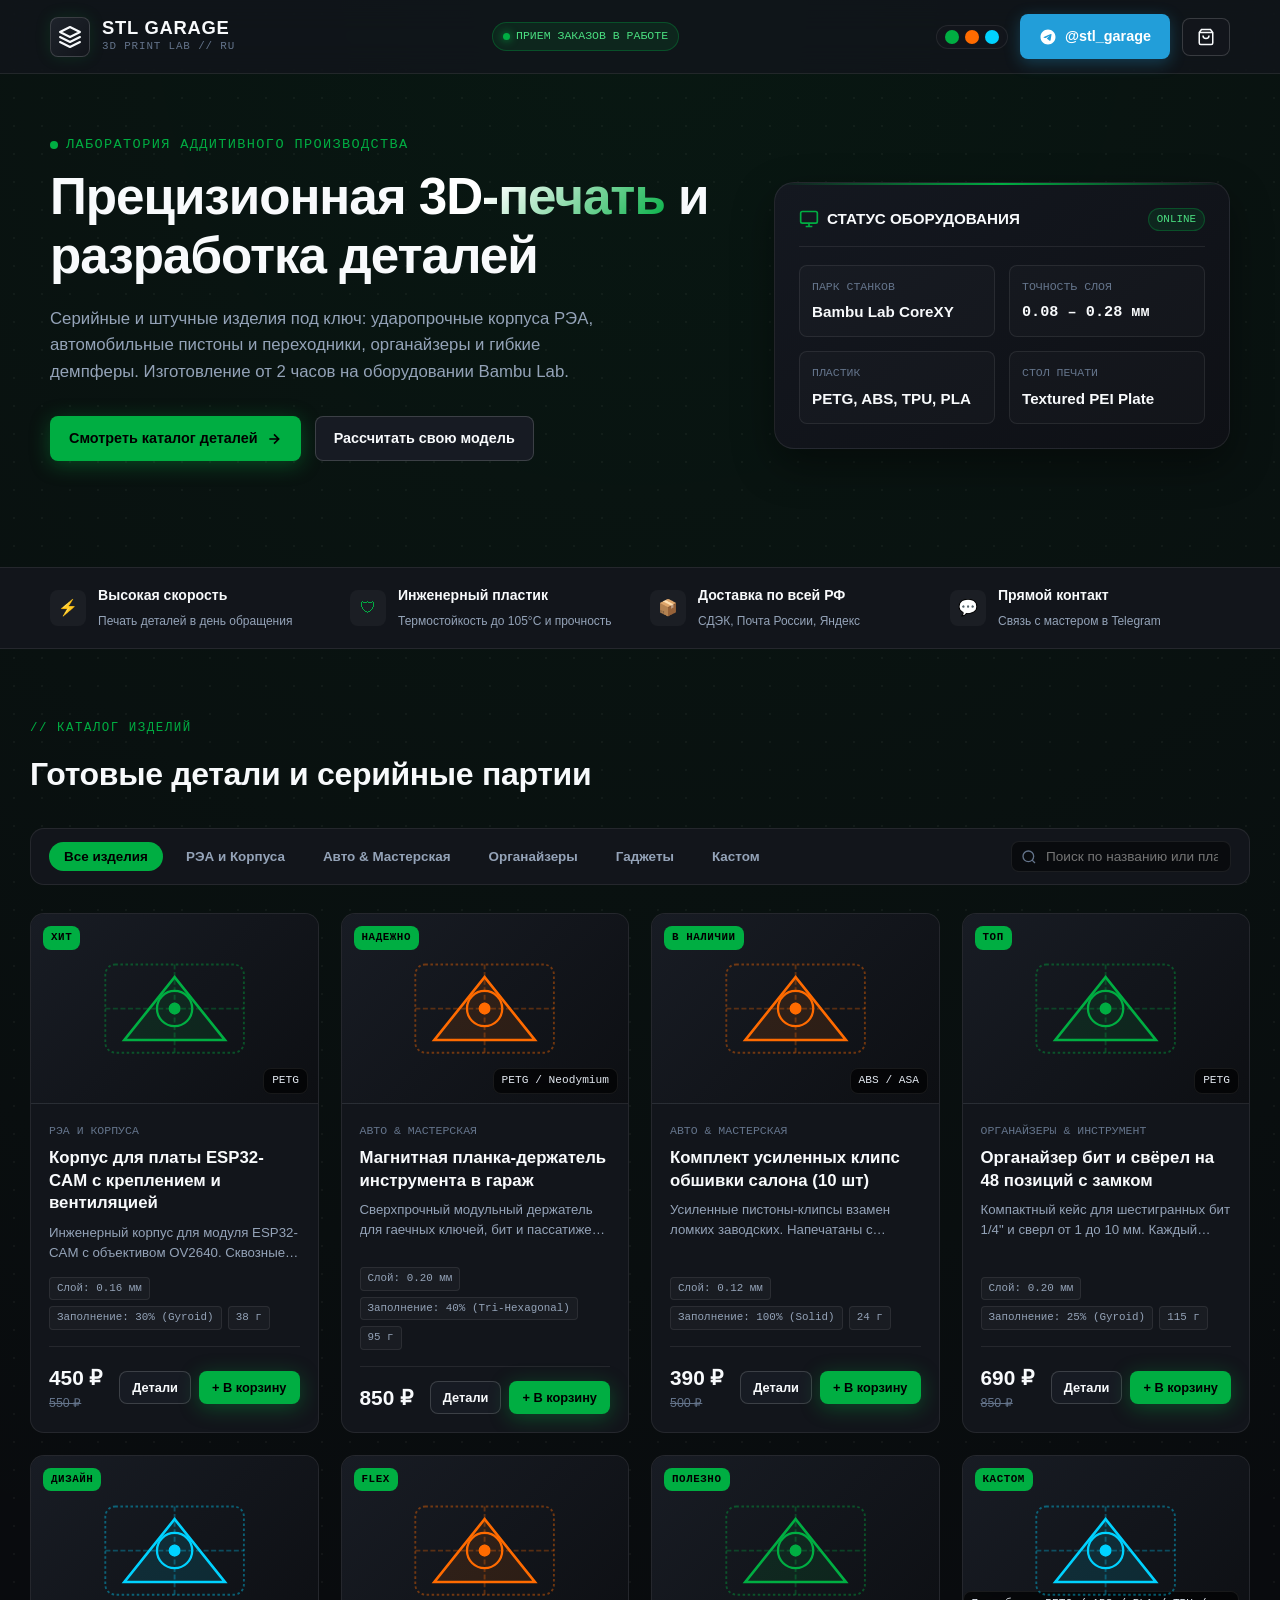
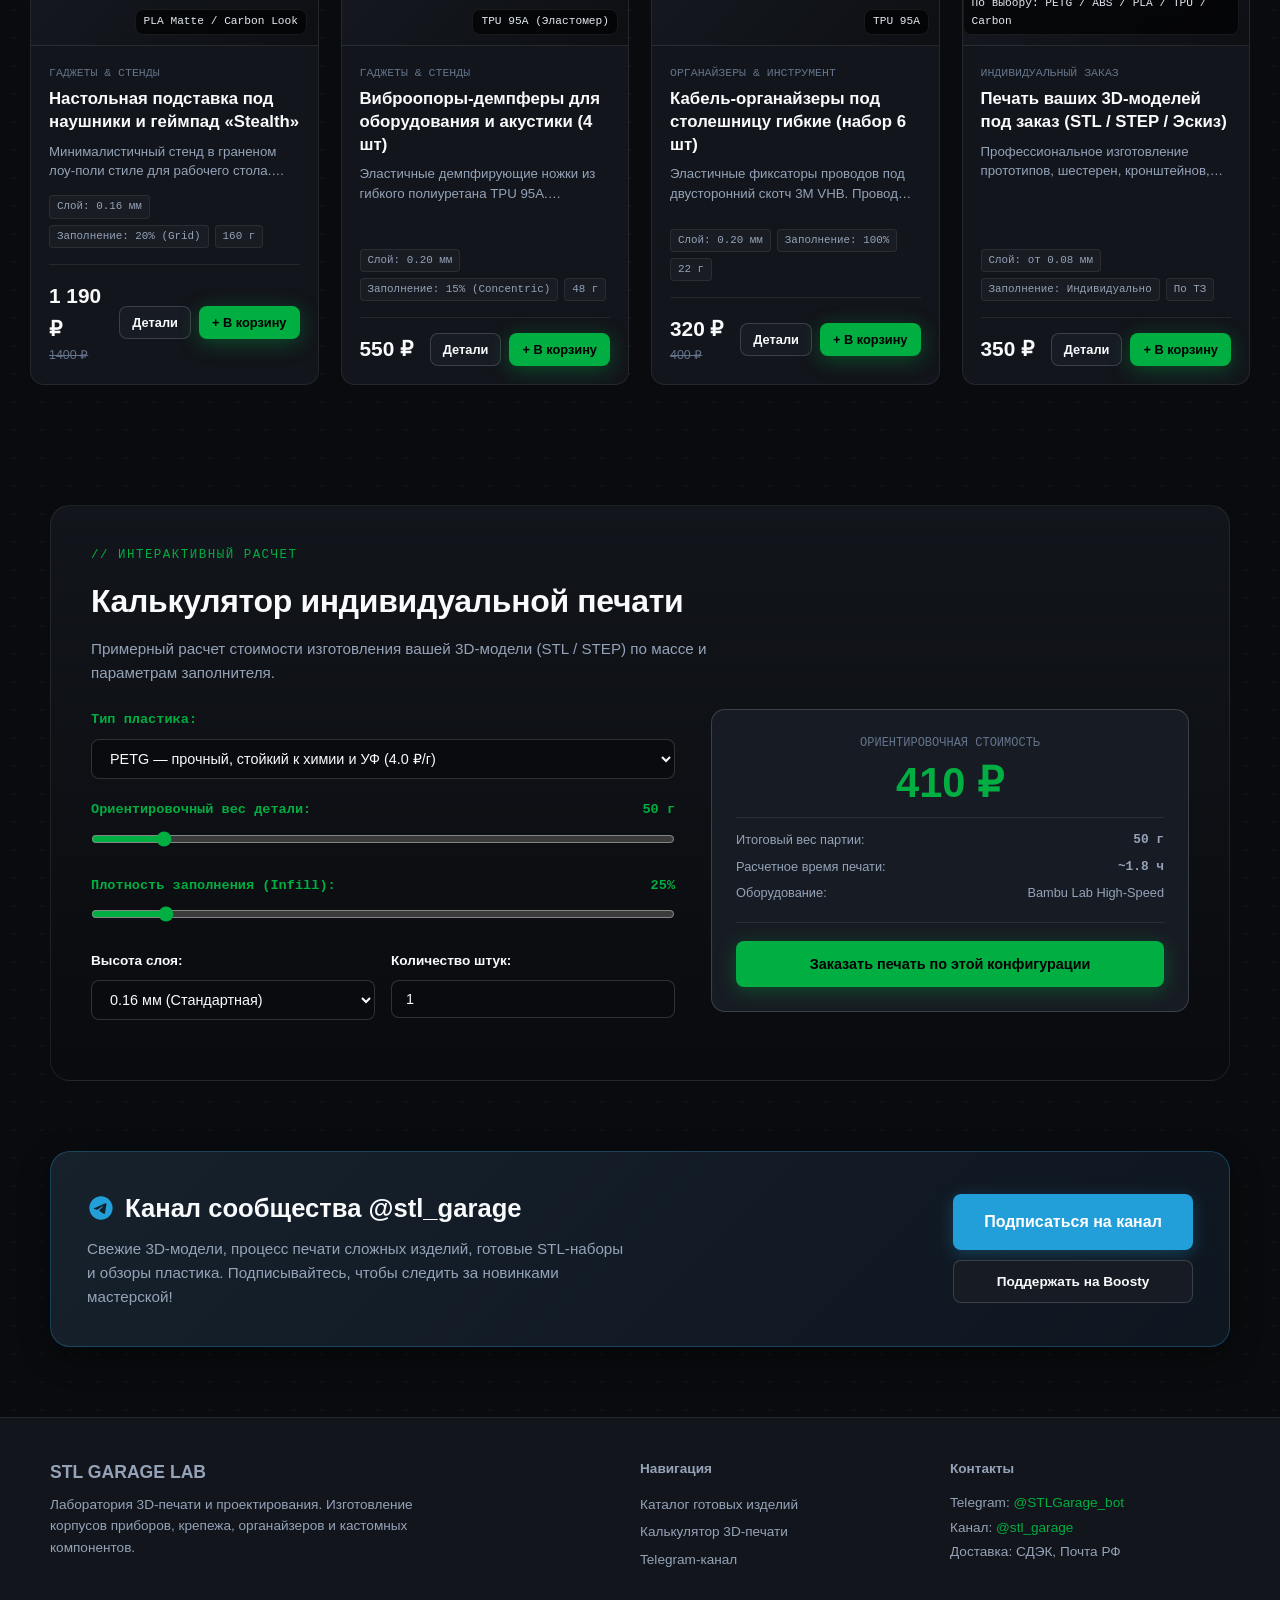
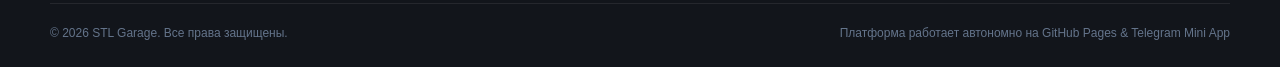
==== index.html @ 3c8d011e "feat: initial release of STL Garage 3D print website and Telegram automation" ====
<!DOCTYPE html>
<html lang="ru">
<head>
  <meta charset="UTF-8">
  <meta name="viewport" content="width=device-width, initial-scale=1.0, maximum-scale=1.0, user-scalable=no, viewport-fit=cover">
  <title>STL GARAGE — Лаборатория 3D-печати и кастомных деталей</title>
  <meta name="description" content="Инженерная и серийная 3D-печать в мастерской STL Garage: корпуса РЭА, автомобильные детали, органайзеры, TPU демпферы. Доставка по РФ.">
  
  <!-- Telegram WebApp SDK -->
  <script src="https://telegram.org/js/telegram-web-app.js"></script>

  <!-- High-Tech Design System -->
  <link rel="stylesheet" href="css/style.css">
  <link rel="icon" type="image/svg+xml" href="data:image/svg+xml,<svg xmlns='http://www.w3.org/2000/svg' viewBox='0 0 32 32'><rect width='32' height='32' rx='6' fill='%2300AE42'/><path d='M16 6 L26 12 L26 22 L16 28 L6 22 L6 12 Z' fill='none' stroke='%23000' stroke-width='2.5'/><circle cx='16' cy='17' r='3.5' fill='%23000'/></svg>">
</head>
<body>

  <!-- Sticky Glass Navigation -->
  <header class="header">
    <div class="container nav-wrap">
      <a href="#" class="brand">
        <div class="brand-logo">
          <svg viewBox="0 0 24 24">
            <path d="M12 2L2 7l10 5 10-5-10-5zM2 17l10 5 10-5M2 12l10 5 10-5" stroke="currentColor" stroke-width="2" stroke-linecap="round" stroke-linejoin="round" fill="none"/>
          </svg>
        </div>
        <div class="brand-text">
          <div class="brand-title">
            <span>STL GARAGE</span>
          </div>
          <span class="brand-tag">3D PRINT LAB // RU</span>
        </div>
      </a>

      <!-- Status indicator -->
      <div class="live-badge d-none-mobile">
        <span class="live-dot"></span>
        <span>ПРИЕМ ЗАКАЗОВ В РАБОТЕ</span>
      </div>

      <!-- Nav Actions -->
      <div class="nav-actions">
        <!-- Accent Theme Picker -->
        <div class="theme-switch" title="Выбрать акцентный цвет">
          <span class="theme-dot dot-green" data-theme="green" title="Bambu Green"></span>
          <span class="theme-dot dot-orange" data-theme="orange" title="Cyber Orange"></span>
          <span class="theme-dot dot-cyan" data-theme="cyan" title="Tech Cyan"></span>
        </div>

        <!-- Telegram Channel Link -->
        <a href="https://t.me/stl_garage" target="_blank" rel="noopener" class="btn btn-tg">
          <svg width="18" height="18" viewBox="0 0 24 24" fill="currentColor">
            <path d="M12 2C6.48 2 2 6.48 2 12s4.48 10 10 10 10-4.48 10-10S17.52 2 12 2zm4.64 6.8c-.15 1.58-.8 5.42-1.13 7.19-.14.75-.42 1-.68 1.03-.58.05-1.02-.38-1.58-.75-.88-.58-1.38-.94-2.23-1.5-.99-.65-.35-1.01.22-1.59.15-.15 2.71-2.48 2.76-2.69a.2.2 0 00-.05-.18c-.06-.05-.14-.03-.21-.02-.09.02-1.49.95-4.22 2.79-.4.27-.76.41-1.08.4-.36-.01-1.04-.2-1.55-.37-.63-.2-1.12-.31-1.08-.66.02-.18.27-.36.75-.55 2.92-1.27 4.86-2.11 5.83-2.51 2.78-1.16 3.35-1.36 3.73-1.36.08 0 .27.02.39.12.1.08.13.19.14.27-.01.06.01.24 0 .38z"/>
          </svg>
          <span class="d-none-mobile">@stl_garage</span>
        </a>

        <!-- Cart Button -->
        <button id="btn-open-cart" class="btn btn-cart">
          <svg width="18" height="18" viewBox="0 0 24 24" fill="none" stroke="currentColor" stroke-width="2">
            <path d="M6 2L3 6v14a2 2 0 0 0 2 2h14a2 2 0 0 0 2-2V6l-3-4z"></path>
            <line x1="3" y1="6" x2="21" y2="6"></line>
            <path d="M16 10a4 4 0 0 1-8 0"></path>
          </svg>
          <span id="cart-badge" class="cart-count" style="display:none;">0</span>
        </button>
      </div>
    </div>
  </header>

  <!-- Hero Section -->
  <section class="hero">
    <div class="container hero-grid">
      <div class="hero-info">
        <div class="hero-subtitle">
          <span style="display:inline-block; width:8px; height:8px; background:var(--color-primary); border-radius:50%;"></span>
          Лаборатория аддитивного производства
        </div>
        <h1 class="hero-title">
          Прецизионная <span class="text-gradient">3D-печать</span> и разработка деталей
        </h1>
        <p class="hero-description">
          Серийные и штучные изделия под ключ: ударопрочные корпуса РЭА, автомобильные пистоны и переходники, органайзеры и гибкие демпферы. Изготовление от 2 часов на оборудовании Bambu Lab.
        </p>

        <div class="hero-cta-group">
          <a href="#catalog" class="btn btn-primary">
            <span>Смотреть каталог деталей</span>
            <svg width="16" height="16" viewBox="0 0 24 24" fill="none" stroke="currentColor" stroke-width="2.5">
              <path d="M5 12h14M12 5l7 7-7 7"/>
            </svg>
          </a>
          <a href="#calculator" class="btn btn-secondary">
            <span>Рассчитать свою модель</span>
          </a>
        </div>
      </div>

      <!-- Equipment Status Card -->
      <div class="hardware-card">
        <div class="hardware-header">
          <div class="hardware-title">
            <svg width="20" height="20" viewBox="0 0 24 24" fill="none" stroke="var(--color-primary)" stroke-width="2">
              <rect x="2" y="3" width="20" height="14" rx="2" ry="2"></rect>
              <line x1="8" y1="21" x2="16" y2="21"></line>
              <line x1="12" y1="17" x2="12" y2="21"></line>
            </svg>
            <span>СТАТУС ОБОРУДОВАНИЯ</span>
          </div>
          <span class="live-badge" style="padding:2px 8px; font-size:0.68rem;">ONLINE</span>
        </div>

        <div class="specs-grid">
          <div class="spec-item">
            <div class="spec-label">Парк станков</div>
            <div class="spec-val">Bambu Lab CoreXY</div>
          </div>
          <div class="spec-item">
            <div class="spec-label">Точность слоя</div>
            <div class="spec-val font-mono">0.08 – 0.28 мм</div>
          </div>
          <div class="spec-item">
            <div class="spec-label">Пластик</div>
            <div class="spec-val">PETG, ABS, TPU, PLA</div>
          </div>
          <div class="spec-item">
            <div class="spec-label">Стол печати</div>
            <div class="spec-val">Textured PEI Plate</div>
          </div>
        </div>
      </div>
    </div>
  </section>

  <!-- Benefits Ticker Bar -->
  <div class="ticker-bar">
    <div class="container ticker-grid">
      <div class="ticker-item">
        <div class="ticker-icon">⚡</div>
        <div class="ticker-text">
          <strong>Высокая скорость</strong>
          <span>Печать деталей в день обращения</span>
        </div>
      </div>
      <div class="ticker-item">
        <div class="ticker-icon">🛡</div>
        <div class="ticker-text">
          <strong>Инженерный пластик</strong>
          <span>Термостойкость до 105°C и прочность</span>
        </div>
      </div>
      <div class="ticker-item">
        <div class="ticker-icon">📦</div>
        <div class="ticker-text">
          <strong>Доставка по всей РФ</strong>
          <span>СДЭК, Почта России, Яндекс</span>
        </div>
      </div>
      <div class="ticker-item">
        <div class="ticker-icon">💬</div>
        <div class="ticker-text">
          <strong>Прямой контакт</strong>
          <span>Связь с мастером в Telegram</span>
        </div>
      </div>
    </div>
  </div>

  <!-- Catalog Section -->
  <section id="catalog" class="container" style="padding: 20px 0 60px;">
    <div class="section-head">
      <div class="section-tag">// КАТАЛОГ ИЗДЕЛИЙ</div>
      <h2 class="section-title">Готовые детали и серийные партии</h2>
    </div>

    <!-- Filter Tabs & Live Search -->
    <div class="filters-wrap">
      <div class="tabs-group">
        <button class="tab-btn active" data-category="all">Все изделия</button>
        <button class="tab-btn" data-category="enclosures">РЭА и Корпуса</button>
        <button class="tab-btn" data-category="auto">Авто & Мастерская</button>
        <button class="tab-btn" data-category="organizers">Органайзеры</button>
        <button class="tab-btn" data-category="gadgets">Гаджеты</button>
        <button class="tab-btn" data-category="custom">Кастом</button>
      </div>

      <div class="search-box">
        <svg class="search-icon" width="16" height="16" viewBox="0 0 24 24" fill="none" stroke="currentColor" stroke-width="2">
          <circle cx="11" cy="11" r="8"></circle>
          <line x1="21" y1="21" x2="16.65" y2="16.65"></line>
        </svg>
        <input type="text" id="search-input" class="search-input" placeholder="Поиск по названию или пластику...">
      </div>
    </div>

    <!-- Dynamic Products Grid -->
    <div id="products-container" class="products-grid">
      <!-- Injected by js/app.js -->
    </div>
  </section>

  <!-- 3D Print Calculator Section -->
  <section id="calculator" class="container">
    <div class="calculator-section">
      <div class="section-head" style="margin-bottom: 24px;">
        <div class="section-tag">// ИНТЕРАКТИВНЫЙ РАСЧЕТ</div>
        <h2 class="section-title">Калькулятор индивидуальной печати</h2>
        <p style="color:var(--text-secondary); max-width:640px; font-size:0.95rem;">
          Примерный расчет стоимости изготовления вашей 3D-модели (STL / STEP) по массе и параметрам заполнителя.
        </p>
      </div>

      <div class="calc-grid">
        <div class="calc-inputs">
          <div class="form-group">
            <label class="form-label" for="calc-material">
              <span>Тип пластика:</span>
            </label>
            <select id="calc-material" class="form-select">
              <option value="petg">PETG — прочный, стойкий к химии и УФ (4.0 ₽/г)</option>
              <option value="pla">PLA — эстетичный, матовый, жесткий (4.5 ₽/г)</option>
              <option value="abs">ABS / ASA — авто-пластик, термостойкий 100°C+ (5.5 ₽/г)</option>
              <option value="tpu">TPU 95A — гибкий, резиноподобный эластомер (7.5 ₽/г)</option>
              <option value="carbon">Carbon CF — сверхжесткий композит с углем (9.5 ₽/г)</option>
            </select>
          </div>

          <div class="form-group">
            <div class="form-label">
              <span>Ориентировочный вес детали:</span>
              <span id="calc-weight-val" class="font-mono">50 г</span>
            </div>
            <input type="range" id="calc-weight" class="range-slider" min="5" max="400" step="5" value="50">
          </div>

          <div class="form-group">
            <div class="form-label">
              <span>Плотность заполнения (Infill):</span>
              <span id="calc-infill-val" class="font-mono">25%</span>
            </div>
            <input type="range" id="calc-infill" class="range-slider" min="15" max="100" step="5" value="25">
          </div>

          <div style="display:grid; grid-template-columns: 1fr 1fr; gap:16px;">
            <div class="form-group">
              <label class="form-label" for="calc-layer">Высота слоя:</label>
              <select id="calc-layer" class="form-select">
                <option value="0.12">0.12 мм (Ювелирная)</option>
                <option value="0.16" selected>0.16 мм (Стандартная)</option>
                <option value="0.20">0.20 мм (Техническая)</option>
              </select>
            </div>
            <div class="form-group">
              <label class="form-label" for="calc-qty">Количество штук:</label>
              <input type="number" id="calc-qty" class="form-input" min="1" max="100" value="1">
            </div>
          </div>
        </div>

        <!-- Result Box -->
        <div class="calc-result-box">
          <div class="calc-estimate-label">ОРИЕНТИРОВОЧНАЯ СТОИМОСТЬ</div>
          <div id="calc-total-price" class="calc-estimate-price">390 ₽</div>

          <div class="calc-breakdown">
            <div class="breakdown-row">
              <span>Итоговый вес партии:</span>
              <strong id="calc-res-weight" class="font-mono">50 г</strong>
            </div>
            <div class="breakdown-row">
              <span>Расчетное время печати:</span>
              <strong id="calc-res-time" class="font-mono">~1.8 ч</strong>
            </div>
            <div class="breakdown-row">
              <span>Оборудование:</span>
              <span>Bambu Lab High-Speed</span>
            </div>
          </div>

          <button id="btn-order-custom" class="btn btn-primary" style="width:100%; padding:14px;">
            <span>Заказать печать по этой конфигурации</span>
          </button>
        </div>
      </div>
    </div>
  </section>

  <!-- Telegram Banner -->
  <section class="container">
    <div class="telegram-banner">
      <div class="tg-info">
        <h3>
          <svg width="28" height="28" viewBox="0 0 24 24" fill="#229ED9">
            <path d="M12 2C6.48 2 2 6.48 2 12s4.48 10 10 10 10-4.48 10-10S17.52 2 12 2zm4.64 6.8c-.15 1.58-.8 5.42-1.13 7.19-.14.75-.42 1-.68 1.03-.58.05-1.02-.38-1.58-.75-.88-.58-1.38-.94-2.23-1.5-.99-.65-.35-1.01.22-1.59.15-.15 2.71-2.48 2.76-2.69a.2.2 0 00-.05-.18c-.06-.05-.14-.03-.21-.02-.09.02-1.49.95-4.22 2.79-.4.27-.76.41-1.08.4-.36-.01-1.04-.2-1.55-.37-.63-.2-1.12-.31-1.08-.66.02-.18.27-.36.75-.55 2.92-1.27 4.86-2.11 5.83-2.51 2.78-1.16 3.35-1.36 3.73-1.36.08 0 .27.02.39.12.1.08.13.19.14.27-.01.06.01.24 0 .38z"/>
          </svg>
          Канал сообщества @stl_garage
        </h3>
        <p>
          Свежие 3D-модели, процесс печати сложных изделий, готовые STL-наборы и обзоры пластика. Подписывайтесь, чтобы следить за новинками мастерской!
        </p>
      </div>
      <div style="display:flex; flex-direction:column; gap:10px; min-width:240px;">
        <a href="https://t.me/stl_garage" target="_blank" rel="noopener" class="btn btn-tg" style="padding:14px 24px; font-size:1rem;">
          <span>Подписаться на канал</span>
        </a>
        <a href="https://boosty.to/stl_garage/donate" target="_blank" rel="noopener" class="btn btn-secondary" style="font-size:0.85rem; padding:10px;">
          <span>Поддержать на Boosty</span>
        </a>
      </div>
    </div>
  </section>

  <!-- Footer -->
  <footer class="footer">
    <div class="container">
      <div class="footer-grid">
        <div>
          <div style="font-weight:800; font-size:1.1rem; margin-bottom:8px;">STL GARAGE LAB</div>
          <p style="max-width:380px; font-size:0.85rem; line-height:1.6;">
            Лаборатория 3D-печати и проектирования. Изготовление корпусов приборов, крепежа, органайзеров и кастомных компонентов.
          </p>
        </div>
        <div>
          <div style="font-weight:700; margin-bottom:12px;">Навигация</div>
          <ul style="list-style:none; line-height:2; font-size:0.85rem;">
            <li><a href="#catalog" style="color:var(--text-secondary); text-decoration:none;">Каталог готовых изделий</a></li>
            <li><a href="#calculator" style="color:var(--text-secondary); text-decoration:none;">Калькулятор 3D-печати</a></li>
            <li><a href="https://t.me/stl_garage" target="_blank" style="color:var(--text-secondary); text-decoration:none;">Telegram-канал</a></li>
          </ul>
        </div>
        <div>
          <div style="font-weight:700; margin-bottom:12px;">Контакты</div>
          <p style="font-size:0.85rem; line-height:1.8;">
            Telegram: <a href="https://t.me/STLGarage_bot" target="_blank" style="color:var(--color-primary); text-decoration:none;">@STLGarage_bot</a><br>
            Канал: <a href="https://t.me/stl_garage" target="_blank" style="color:var(--color-primary); text-decoration:none;">@stl_garage</a><br>
            Доставка: СДЭК, Почта РФ
          </p>
        </div>
      </div>

      <div class="footer-bottom">
        <span>© 2026 STL Garage. Все права защищены.</span>
        <span>Платформа работает автономно на GitHub Pages & Telegram Mini App</span>
      </div>
    </div>
  </footer>

  <!-- Modal: Product Detail -->
  <div id="product-detail-modal" class="modal-backdrop">
    <div class="modal-content">
      <button id="btn-close-product-modal" class="modal-close-btn">&times;</button>
      <div class="product-category-sub" id="modal-product-cat">Категория</div>
      <h2 class="product-title" id="modal-product-title" style="font-size:1.5rem; margin-bottom:14px;">Название товара</h2>
      <p id="modal-product-desc" style="color:var(--text-secondary); margin-bottom:20px; font-size:0.92rem;"></p>

      <div style="background:var(--bg-card-elevated); border:1px solid var(--border-subtle); border-radius:var(--radius-sm); padding:16px; margin-bottom:20px;">
        <div style="font-size:0.75rem; font-family:var(--font-mono); color:var(--text-tertiary); text-transform:uppercase; margin-bottom:10px;">Инженерные параметры детали:</div>
        <div style="display:grid; grid-template-columns:1fr 1fr; gap:10px; font-size:0.85rem;">
          <div>Пластик: <strong id="modal-spec-mat" class="font-mono" style="color:var(--color-primary);"></strong></div>
          <div>Высота слоя: <strong id="modal-spec-layer" class="font-mono"></strong></div>
          <div>Заполнение: <strong id="modal-spec-infill" class="font-mono"></strong></div>
          <div>Габариты: <strong id="modal-spec-dim" class="font-mono"></strong></div>
          <div>Масса: <strong id="modal-spec-weight" class="font-mono"></strong></div>
          <div>Время печати: <strong id="modal-spec-time" class="font-mono"></strong></div>
        </div>
      </div>

      <div style="margin-bottom:24px;">
        <div style="font-size:0.85rem; font-weight:700; margin-bottom:8px;">Особенности и преимущества:</div>
        <ul id="modal-features-list" style="list-style:none; padding:0;"></ul>
      </div>

      <div style="display:flex; justify-content:space-between; align-items:center; border-top:1px solid var(--border-subtle); padding-top:16px;">
        <div>
          <span style="font-size:0.75rem; color:var(--text-tertiary); display:block;">Стоимость:</span>
          <span id="modal-product-price" style="font-size:1.6rem; font-weight:800; color:var(--color-primary);"></span>
        </div>
        <button id="modal-btn-add-cart" class="btn btn-primary" style="padding:12px 24px;">
          <span>Добавить в корзину</span>
        </button>
      </div>
    </div>
  </div>

  <!-- Modal: Cart -->
  <div id="cart-modal" class="modal-backdrop">
    <div class="modal-content">
      <button id="btn-close-cart" class="modal-close-btn">&times;</button>
      <h3 style="font-size:1.4rem; font-weight:800; margin-bottom:14px; display:flex; align-items:center; gap:8px;">
        <span>Ваша корзина</span>
      </h3>
      
      <div id="cart-empty-notice" style="text-align:center; padding:32px 10px; color:var(--text-tertiary);">
        <p style="font-size:1.1rem; margin-bottom:6px;">Корзина пока пуста</p>
        <span style="font-size:0.85rem;">Выберите изделия из каталога или рассчитайте деталь на калькуляторе</span>
      </div>

      <div id="cart-items-container" class="cart-items-list"></div>

      <div style="display:flex; justify-content:space-between; align-items:center; padding:16px 0; border-top:1px solid var(--border-subtle);">
        <span style="font-size:0.95rem; color:var(--text-secondary);">Итого к оплате:</span>
        <strong id="cart-total-price" style="font-size:1.6rem; font-weight:900; color:var(--color-primary);">0 ₽</strong>
      </div>

      <button id="btn-checkout" class="btn btn-primary" style="width:100%; padding:14px; font-size:1rem;" disabled>
        <span>Перейти к оформлению заказа</span>
      </button>
    </div>
  </div>

  <!-- Modal: Checkout Order -->
  <div id="order-modal" class="modal-backdrop">
    <div class="modal-content">
      <button id="btn-close-order" class="modal-close-btn">&times;</button>
      <h3 style="font-size:1.4rem; font-weight:800; margin-bottom:6px;">Оформление заказа</h3>
      <p style="color:var(--text-secondary); font-size:0.85rem; margin-bottom:18px;">
        Заказ будет моментально передан мастеру через Telegram. Никаких лишних регистраций.
      </p>

      <form id="order-form">
        <div class="form-group">
          <label class="form-label" for="order-name">Ваше имя:</label>
          <input type="text" id="order-name" class="form-input" required placeholder="Например: Алексей">
        </div>

        <div class="form-group">
          <label class="form-label" for="order-contact">Контакт для связи (Telegram / Телефон):</label>
          <input type="text" id="order-contact" class="form-input" required placeholder="@username или +7 (999) 000-00-00">
        </div>

        <div style="display:grid; grid-template-columns:1fr 1fr; gap:14px;">
          <div class="form-group">
            <label class="form-label" for="order-delivery">Способ доставки:</label>
            <select id="order-delivery" class="form-select">
              <option value="СДЭК">СДЭК (ПВЗ или курьер)</option>
              <option value="Почта России">Почта России</option>
              <option value="Яндекс Доставка">Яндекс Доставка</option>
              <option value="Самовывоз">Самовывоз (по согласованию)</option>
            </select>
          </div>
          <div class="form-group">
            <label class="form-label" for="order-city">Город / Адрес ПВЗ:</label>
            <input type="text" id="order-city" class="form-input" placeholder="Москва, ПВЗ Ленина 12">
          </div>
        </div>

        <div class="form-group">
          <label class="form-label" for="order-comment">Комментарий или пожелания по цвету:</label>
          <textarea id="order-comment" class="form-textarea" rows="2" placeholder="Цвет пластика, особенности эксплуатации, доп. требования..."></textarea>
        </div>

        <button type="submit" id="btn-submit-order" class="btn btn-primary" style="width:100%; padding:14px; font-size:1rem;">
          <span>Подтвердить заказ в Telegram</span>
        </button>
      </form>
    </div>
  </div>

  <!-- Toast Notification Mount -->
  <div id="toast-container" class="toast-container"></div>

  <!-- Application Logic -->
  <script src="js/tg-order.js"></script>
  <script src="js/calculator.js"></script>
  <script src="js/app.js"></script>
</body>
</html>
---- css/style.css ----
/* STL GARAGE DESIGN SYSTEM — HIGH-TECH 3D LAB */
:root {
  --bg-page: #090B0E;
  --bg-card: #12151B;
  --bg-card-elevated: #171B23;
  --bg-glass: rgba(18, 21, 27, 0.82);
  --border-subtle: rgba(255, 255, 255, 0.08);
  --border-highlight: rgba(255, 255, 255, 0.16);
  
  /* Brand accents */
  --accent-green: #00AE42;
  --accent-green-glow: rgba(0, 174, 66, 0.35);
  --accent-orange: #FF6B00;
  --accent-orange-glow: rgba(255, 107, 0, 0.35);
  --accent-cyan: #00D2FF;
  --accent-cyan-glow: rgba(0, 210, 255, 0.35);
  
  --color-primary: var(--accent-green);
  --color-primary-glow: var(--accent-green-glow);
  
  --text-primary: #F8FAFC;
  --text-secondary: #94A3B8;
  --text-tertiary: #64748B;
  
  --radius-sm: 8px;
  --radius-md: 14px;
  --radius-lg: 20px;
  --radius-full: 9999px;
  
  --font-main: -apple-system, BlinkMacSystemFont, "Segoe UI", Roboto, "Helvetica Neue", Arial, sans-serif;
  --font-mono: "SF Mono", "JetBrains Mono", Consolas, "Liberation Mono", Menlo, Courier, monospace;
  
  --transition: all 0.22s cubic-bezier(0.16, 1, 0.3, 1);
}

/* Light / Alternative theme variables if toggled */
body.theme-orange {
  --color-primary: var(--accent-orange);
  --color-primary-glow: var(--accent-orange-glow);
}
body.theme-cyan {
  --color-primary: var(--accent-cyan);
  --color-primary-glow: var(--accent-cyan-glow);
}

* {
  box-sizing: border-box;
  margin: 0;
  padding: 0;
  -webkit-tap-highlight-color: transparent;
}

html {
  scroll-behavior: smooth;
  font-size: 16px;
}

body {
  font-family: var(--font-main);
  background-color: var(--bg-page);
  color: var(--text-primary);
  line-height: 1.6;
  min-height: 100vh;
  position: relative;
  overflow-x: hidden;
  background-image: 
    radial-gradient(circle at 50% 0%, rgba(0, 174, 66, 0.08) 0%, transparent 50%),
    radial-gradient(rgba(255, 255, 255, 0.04) 1px, transparent 1px);
  background-size: 100% 100%, 28px 28px;
}

/* Container */
.container {
  width: 100%;
  max-width: 1220px;
  margin: 0 auto;
  padding: 0 20px;
}

/* Typography Helpers */
.font-mono {
  font-family: var(--font-mono);
}

.text-gradient {
  background: linear-gradient(135deg, #FFFFFF 30%, var(--color-primary) 100%);
  -webkit-background-clip: text;
  -webkit-text-fill-color: transparent;
}

/* Header & Glass Nav */
.header {
  position: sticky;
  top: 0;
  z-index: 100;
  background: var(--bg-glass);
  backdrop-filter: blur(16px);
  -webkit-backdrop-filter: blur(16px);
  border-bottom: 1px solid var(--border-subtle);
  padding: 14px 0;
  transition: var(--transition);
}

.nav-wrap {
  display: flex;
  align-items: center;
  justify-content: space-between;
  gap: 16px;
}

.brand {
  display: flex;
  align-items: center;
  gap: 12px;
  text-decoration: none;
  color: inherit;
}

.brand-logo {
  width: 40px;
  height: 40px;
  background: linear-gradient(135deg, #1E232B, #12151B);
  border: 1px solid var(--border-highlight);
  border-radius: var(--radius-sm);
  display: flex;
  align-items: center;
  justify-content: center;
  position: relative;
  overflow: hidden;
  box-shadow: 0 0 16px rgba(0, 174, 66, 0.15);
}

.brand-logo svg {
  width: 24px;
  height: 24px;
  fill: var(--color-primary);
}

.brand-text {
  display: flex;
  flex-direction: column;
}

.brand-title {
  font-size: 1.15rem;
  font-weight: 800;
  letter-spacing: 0.04em;
  line-height: 1.1;
  display: flex;
  align-items: center;
  gap: 6px;
}

.brand-tag {
  font-size: 0.68rem;
  font-family: var(--font-mono);
  color: var(--text-tertiary);
  letter-spacing: 0.08em;
  text-transform: uppercase;
}

.live-badge {
  display: inline-flex;
  align-items: center;
  gap: 6px;
  background: rgba(0, 174, 66, 0.12);
  border: 1px solid rgba(0, 174, 66, 0.3);
  padding: 4px 10px;
  border-radius: var(--radius-full);
  font-size: 0.72rem;
  font-family: var(--font-mono);
  color: #4ADE80;
}

.live-dot {
  width: 7px;
  height: 7px;
  border-radius: 50%;
  background-color: var(--color-primary);
  box-shadow: 0 0 8px var(--color-primary);
  animation: pulse-glow 2s infinite ease-in-out;
}

@keyframes pulse-glow {
  0%, 100% { opacity: 1; transform: scale(1); }
  50% { opacity: 0.4; transform: scale(0.85); }
}

.nav-actions {
  display: flex;
  align-items: center;
  gap: 12px;
}

/* Action Buttons */
.btn {
  display: inline-flex;
  align-items: center;
  justify-content: center;
  gap: 8px;
  padding: 10px 18px;
  font-size: 0.9rem;
  font-weight: 600;
  border-radius: var(--radius-sm);
  text-decoration: none;
  cursor: pointer;
  border: 1px solid transparent;
  transition: var(--transition);
  white-space: nowrap;
}

.btn-primary {
  background: var(--color-primary);
  color: #000;
  font-weight: 700;
  box-shadow: 0 4px 20px var(--color-primary-glow);
}

.btn-primary:hover {
  transform: translateY(-2px);
  filter: brightness(1.1);
  box-shadow: 0 6px 24px var(--color-primary-glow);
}

.btn-secondary {
  background: var(--bg-card-elevated);
  color: var(--text-primary);
  border-color: var(--border-highlight);
}

.btn-secondary:hover {
  background: #202631;
  border-color: var(--color-primary);
  transform: translateY(-2px);
}

.btn-tg {
  background: #229ED9;
  color: #FFF;
  box-shadow: 0 4px 16px rgba(34, 158, 217, 0.3);
}

.btn-tg:hover {
  background: #1e8fc4;
  transform: translateY(-2px);
}

.btn-cart {
  position: relative;
  background: var(--bg-card);
  border: 1px solid var(--border-highlight);
  color: var(--text-primary);
  padding: 9px 14px;
}

.btn-cart:hover {
  border-color: var(--color-primary);
}

.cart-count {
  position: absolute;
  top: -6px;
  right: -6px;
  background: var(--color-primary);
  color: #000;
  font-size: 0.7rem;
  font-weight: 800;
  width: 20px;
  height: 20px;
  border-radius: 50%;
  display: flex;
  align-items: center;
  justify-content: center;
}

/* Theme picker dots */
.theme-switch {
  display: flex;
  gap: 6px;
  background: var(--bg-card);
  padding: 4px 8px;
  border-radius: var(--radius-full);
  border: 1px solid var(--border-subtle);
}

.theme-dot {
  width: 14px;
  height: 14px;
  border-radius: 50%;
  cursor: pointer;
  border: 2px solid transparent;
  transition: transform 0.2s;
}

.theme-dot:hover {
  transform: scale(1.2);
}

.theme-dot.dot-green { background: #00AE42; }
.theme-dot.dot-orange { background: #FF6B00; }
.theme-dot.dot-cyan { background: #00D2FF; }

/* Hero Section */
.hero {
  padding: 60px 0 40px;
  position: relative;
}

.hero-grid {
  display: grid;
  grid-template-columns: 1.2fr 0.8fr;
  gap: 40px;
  align-items: center;
}

.hero-subtitle {
  font-family: var(--font-mono);
  font-size: 0.85rem;
  color: var(--color-primary);
  letter-spacing: 0.1em;
  text-transform: uppercase;
  margin-bottom: 12px;
  display: flex;
  align-items: center;
  gap: 8px;
}

.hero-title {
  font-size: clamp(2.2rem, 4vw, 3.4rem);
  font-weight: 900;
  line-height: 1.15;
  margin-bottom: 20px;
  letter-spacing: -0.02em;
}

.hero-description {
  font-size: 1.05rem;
  color: var(--text-secondary);
  margin-bottom: 30px;
  max-width: 580px;
}

.hero-cta-group {
  display: flex;
  flex-wrap: wrap;
  gap: 14px;
  margin-bottom: 36px;
}

/* Printer Hardware Status Card in Hero */
.hardware-card {
  background: linear-gradient(145deg, #141820, #0E1015);
  border: 1px solid var(--border-subtle);
  border-radius: var(--radius-lg);
  padding: 24px;
  position: relative;
  overflow: hidden;
  box-shadow: 0 16px 40px rgba(0, 0, 0, 0.4);
}

.hardware-card::before {
  content: '';
  position: absolute;
  top: 0;
  left: 0;
  width: 100%;
  height: 2px;
  background: linear-gradient(90deg, transparent, var(--color-primary), transparent);
}

.hardware-header {
  display: flex;
  justify-content: space-between;
  align-items: center;
  margin-bottom: 18px;
  padding-bottom: 14px;
  border-bottom: 1px solid var(--border-subtle);
}

.hardware-title {
  font-size: 0.95rem;
  font-weight: 700;
  display: flex;
  align-items: center;
  gap: 8px;
}

.specs-grid {
  display: grid;
  grid-template-columns: 1fr 1fr;
  gap: 14px;
}

.spec-item {
  background: rgba(255, 255, 255, 0.02);
  border: 1px solid var(--border-subtle);
  border-radius: var(--radius-sm);
  padding: 12px;
}

.spec-label {
  font-size: 0.72rem;
  font-family: var(--font-mono);
  color: var(--text-tertiary);
  text-transform: uppercase;
  margin-bottom: 4px;
}

.spec-val {
  font-size: 0.95rem;
  font-weight: 700;
  color: var(--text-primary);
}

/* Feature Ticker / Benefits */
.ticker-bar {
  background: var(--bg-card);
  border-top: 1px solid var(--border-subtle);
  border-bottom: 1px solid var(--border-subtle);
  padding: 16px 0;
  margin: 30px 0 50px;
}

.ticker-grid {
  display: grid;
  grid-template-columns: repeat(auto-fit, minmax(220px, 1fr));
  gap: 20px;
}

.ticker-item {
  display: flex;
  align-items: center;
  gap: 12px;
}

.ticker-icon {
  width: 36px;
  height: 36px;
  border-radius: var(--radius-sm);
  background: rgba(255, 255, 255, 0.04);
  display: flex;
  align-items: center;
  justify-content: center;
  color: var(--color-primary);
  flex-shrink: 0;
}

.ticker-text strong {
  display: block;
  font-size: 0.88rem;
}

.ticker-text span {
  font-size: 0.75rem;
  color: var(--text-secondary);
}

/* Filter Bar & Tabs */
.section-head {
  display: flex;
  flex-direction: column;
  gap: 10px;
  margin-bottom: 28px;
}

.section-tag {
  font-family: var(--font-mono);
  font-size: 0.78rem;
  color: var(--color-primary);
  letter-spacing: 0.12em;
  text-transform: uppercase;
}

.section-title {
  font-size: 2rem;
  font-weight: 800;
  letter-spacing: -0.01em;
}

.filters-wrap {
  display: flex;
  flex-wrap: wrap;
  align-items: center;
  justify-content: space-between;
  gap: 14px;
  margin-bottom: 28px;
  background: var(--bg-card);
  padding: 12px 18px;
  border-radius: var(--radius-md);
  border: 1px solid var(--border-subtle);
}

.tabs-group {
  display: flex;
  flex-wrap: wrap;
  gap: 8px;
}

.tab-btn {
  background: transparent;
  border: 1px solid transparent;
  color: var(--text-secondary);
  font-size: 0.84rem;
  font-weight: 600;
  padding: 6px 14px;
  border-radius: var(--radius-full);
  cursor: pointer;
  transition: var(--transition);
}

.tab-btn:hover {
  color: var(--text-primary);
  background: rgba(255, 255, 255, 0.05);
}

.tab-btn.active {
  background: var(--color-primary);
  color: #000;
  font-weight: 700;
}

.search-box {
  position: relative;
  min-width: 220px;
}

.search-input {
  width: 100%;
  background: var(--bg-page);
  border: 1px solid var(--border-subtle);
  border-radius: var(--radius-sm);
  padding: 7px 12px 7px 34px;
  color: var(--text-primary);
  font-size: 0.85rem;
  outline: none;
  transition: var(--transition);
}

.search-input:focus {
  border-color: var(--color-primary);
  box-shadow: 0 0 10px var(--color-primary-glow);
}

.search-icon {
  position: absolute;
  left: 10px;
  top: 50%;
  transform: translateY(-50%);
  color: var(--text-tertiary);
  pointer-events: none;
}

/* Product Cards Grid */
.products-grid {
  display: grid;
  grid-template-columns: repeat(auto-fill, minmax(280px, 1fr));
  gap: 22px;
  margin-bottom: 60px;
}

.product-card {
  background: var(--bg-card);
  border: 1px solid var(--border-subtle);
  border-radius: var(--radius-md);
  overflow: hidden;
  display: flex;
  flex-direction: column;
  transition: var(--transition);
  position: relative;
}

.product-card:hover {
  transform: translateY(-4px);
  border-color: var(--color-primary);
  box-shadow: 0 12px 30px rgba(0, 0, 0, 0.5), 0 0 20px var(--color-primary-glow);
}

.product-thumb {
  height: 190px;
  background: linear-gradient(135deg, #181C24, #0D0F13);
  position: relative;
  display: flex;
  align-items: center;
  justify-content: center;
  border-bottom: 1px solid var(--border-subtle);
  overflow: hidden;
}

.product-visual {
  width: 100%;
  height: 100%;
  display: flex;
  align-items: center;
  justify-content: center;
  position: relative;
}

/* High-tech SVG 3D Blueprint Illustration */
.blueprint-svg {
  width: 80%;
  height: 80%;
  transition: transform 0.4s ease;
}

.product-card:hover .blueprint-svg {
  transform: scale(1.08) rotate(2deg);
}

.product-badge {
  position: absolute;
  top: 12px;
  left: 12px;
  background: var(--color-primary);
  color: #000;
  font-family: var(--font-mono);
  font-size: 0.68rem;
  font-weight: 800;
  padding: 3px 8px;
  border-radius: var(--radius-sm);
  text-transform: uppercase;
  letter-spacing: 0.05em;
}

.product-material-tag {
  position: absolute;
  bottom: 10px;
  right: 10px;
  background: rgba(0, 0, 0, 0.65);
  backdrop-filter: blur(8px);
  border: 1px solid var(--border-subtle);
  color: #E2E8F0;
  font-family: var(--font-mono);
  font-size: 0.7rem;
  padding: 3px 8px;
  border-radius: var(--radius-sm);
}

.product-content {
  padding: 18px;
  display: flex;
  flex-direction: column;
  flex-grow: 1;
}

.product-category-sub {
  font-family: var(--font-mono);
  font-size: 0.72rem;
  color: var(--text-tertiary);
  text-transform: uppercase;
  margin-bottom: 6px;
}

.product-title {
  font-size: 1.05rem;
  font-weight: 700;
  line-height: 1.35;
  margin-bottom: 8px;
  color: var(--text-primary);
}

.product-desc {
  font-size: 0.83rem;
  color: var(--text-secondary);
  line-height: 1.5;
  margin-bottom: 14px;
  display: -webkit-box;
  -webkit-line-clamp: 2;
  -webkit-box-orient: vertical;
  overflow: hidden;
}

.product-specs-pills {
  display: flex;
  flex-wrap: wrap;
  gap: 6px;
  margin-bottom: 16px;
  margin-top: auto;
}

.spec-pill {
  font-family: var(--font-mono);
  font-size: 0.68rem;
  background: rgba(255, 255, 255, 0.03);
  border: 1px solid var(--border-subtle);
  padding: 2px 7px;
  border-radius: 4px;
  color: var(--text-secondary);
}

.product-footer {
  display: flex;
  align-items: center;
  justify-content: space-between;
  padding-top: 14px;
  border-top: 1px solid var(--border-subtle);
}

.product-price-box {
  display: flex;
  flex-direction: column;
}

.price-main {
  font-size: 1.3rem;
  font-weight: 800;
  color: var(--text-primary);
}

.price-old {
  font-size: 0.78rem;
  color: var(--text-tertiary);
  text-decoration: line-through;
}

.card-actions {
  display: flex;
  gap: 8px;
}

/* Custom 3D Print Calculator Section */
.calculator-section {
  background: linear-gradient(180deg, var(--bg-card), var(--bg-page));
  border: 1px solid var(--border-subtle);
  border-radius: var(--radius-lg);
  padding: 40px;
  margin-bottom: 70px;
  position: relative;
  overflow: hidden;
}

.calc-grid {
  display: grid;
  grid-template-columns: 1.1fr 0.9fr;
  gap: 36px;
  align-items: start;
}

.form-group {
  margin-bottom: 20px;
}

.form-label {
  display: flex;
  justify-content: space-between;
  font-size: 0.85rem;
  font-weight: 600;
  margin-bottom: 8px;
  color: var(--text-primary);
}

.form-label span {
  font-family: var(--font-mono);
  color: var(--color-primary);
}

.form-select, .form-input, .form-textarea {
  width: 100%;
  background: var(--bg-page);
  border: 1px solid var(--border-highlight);
  border-radius: var(--radius-sm);
  padding: 10px 14px;
  color: var(--text-primary);
  font-size: 0.9rem;
  outline: none;
  transition: var(--transition);
}

.form-select:focus, .form-input:focus, .form-textarea:focus {
  border-color: var(--color-primary);
  box-shadow: 0 0 12px var(--color-primary-glow);
}

.range-slider {
  width: 100%;
  accent-color: var(--color-primary);
  cursor: pointer;
}

.calc-result-box {
  background: var(--bg-card-elevated);
  border: 1px solid var(--border-highlight);
  border-radius: var(--radius-md);
  padding: 24px;
  text-align: center;
}

.calc-estimate-label {
  font-family: var(--font-mono);
  font-size: 0.75rem;
  text-transform: uppercase;
  color: var(--text-tertiary);
  margin-bottom: 6px;
}

.calc-estimate-price {
  font-size: 2.6rem;
  font-weight: 900;
  color: var(--color-primary);
  line-height: 1.1;
  margin-bottom: 12px;
}

.calc-breakdown {
  font-size: 0.8rem;
  color: var(--text-secondary);
  border-top: 1px solid var(--border-subtle);
  border-bottom: 1px solid var(--border-subtle);
  padding: 12px 0;
  margin-bottom: 18px;
  text-align: left;
}

.breakdown-row {
  display: flex;
  justify-content: space-between;
  margin-bottom: 6px;
}

/* Telegram Community & Order Box */
.telegram-banner {
  background: linear-gradient(135deg, #17212B, #0E1620);
  border: 1px solid rgba(34, 158, 217, 0.3);
  border-radius: var(--radius-lg);
  padding: 36px;
  margin-bottom: 70px;
  display: flex;
  align-items: center;
  justify-content: space-between;
  gap: 24px;
  box-shadow: 0 10px 30px rgba(0, 0, 0, 0.4);
}

.tg-info h3 {
  font-size: 1.6rem;
  font-weight: 800;
  margin-bottom: 8px;
  display: flex;
  align-items: center;
  gap: 10px;
}

.tg-info p {
  color: var(--text-secondary);
  max-width: 540px;
  font-size: 0.95rem;
}

/* Modal Windows (Product detail & Cart) */
.modal-backdrop {
  position: fixed;
  top: 0;
  left: 0;
  width: 100vw;
  height: 100vh;
  background: rgba(0, 0, 0, 0.8);
  backdrop-filter: blur(8px);
  z-index: 999;
  display: none;
  align-items: center;
  justify-content: center;
  padding: 16px;
  opacity: 0;
  transition: opacity 0.25s ease;
}

.modal-backdrop.open {
  display: flex;
  opacity: 1;
}

.modal-content {
  background: var(--bg-card);
  border: 1px solid var(--border-highlight);
  border-radius: var(--radius-lg);
  width: 100%;
  max-width: 620px;
  max-height: 90vh;
  overflow-y: auto;
  padding: 30px;
  position: relative;
  box-shadow: 0 25px 50px -12px rgba(0, 0, 0, 0.8);
  transform: scale(0.95);
  transition: transform 0.25s cubic-bezier(0.16, 1, 0.3, 1);
}

.modal-backdrop.open .modal-content {
  transform: scale(1);
}

.modal-close-btn {
  position: absolute;
  top: 20px;
  right: 20px;
  background: var(--bg-card-elevated);
  border: 1px solid var(--border-subtle);
  color: var(--text-secondary);
  width: 34px;
  height: 34px;
  border-radius: 50%;
  cursor: pointer;
  display: flex;
  align-items: center;
  justify-content: center;
  font-size: 1.2rem;
  transition: var(--transition);
}

.modal-close-btn:hover {
  color: var(--text-primary);
  border-color: var(--color-primary);
}

/* Cart Item Rows */
.cart-items-list {
  margin: 18px 0;
  border-top: 1px solid var(--border-subtle);
}

.cart-item-row {
  display: flex;
  align-items: center;
  justify-content: space-between;
  padding: 12px 0;
  border-bottom: 1px solid var(--border-subtle);
  gap: 12px;
}

.cart-item-info strong {
  display: block;
  font-size: 0.9rem;
}

.cart-item-info span {
  font-size: 0.75rem;
  color: var(--text-tertiary);
  font-family: var(--font-mono);
}

.qty-control {
  display: flex;
  align-items: center;
  gap: 8px;
  background: var(--bg-page);
  border: 1px solid var(--border-subtle);
  border-radius: var(--radius-sm);
  padding: 2px 6px;
}

.qty-btn {
  background: transparent;
  border: none;
  color: var(--text-primary);
  font-size: 1.1rem;
  cursor: pointer;
  padding: 0 4px;
}

/* Toast Notifications */
.toast-container {
  position: fixed;
  bottom: 24px;
  right: 24px;
  z-index: 1000;
  display: flex;
  flex-direction: column;
  gap: 10px;
  pointer-events: none;
}

.toast {
  background: var(--bg-card-elevated);
  border: 1px solid var(--color-primary);
  color: var(--text-primary);
  padding: 12px 20px;
  border-radius: var(--radius-sm);
  box-shadow: 0 10px 25px rgba(0, 0, 0, 0.5), 0 0 15px var(--color-primary-glow);
  font-size: 0.88rem;
  display: flex;
  align-items: center;
  gap: 10px;
  pointer-events: auto;
  animation: slide-in 0.3s cubic-bezier(0.16, 1, 0.3, 1);
}

@keyframes slide-in {
  from { transform: translateX(100%); opacity: 0; }
  to { transform: translateX(0); opacity: 1; }
}

/* Footer */
.footer {
  border-top: 1px solid var(--border-subtle);
  background: var(--bg-card);
  padding: 40px 0 24px;
  font-size: 0.85rem;
  color: var(--text-secondary);
}

.footer-grid {
  display: grid;
  grid-template-columns: 2fr 1fr 1fr;
  gap: 30px;
  margin-bottom: 30px;
}

.footer-bottom {
  border-top: 1px solid var(--border-subtle);
  padding-top: 20px;
  display: flex;
  justify-content: space-between;
  align-items: center;
  font-size: 0.75rem;
  color: var(--text-tertiary);
}

/* Responsive adjustments */
@media (max-width: 900px) {
  .hero-grid {
    grid-template-columns: 1fr;
  }
  .calc-grid {
    grid-template-columns: 1fr;
  }
  .telegram-banner {
    flex-direction: column;
    text-align: center;
  }
  .footer-grid {
    grid-template-columns: 1fr;
  }
}

@media (max-width: 600px) {
  .nav-wrap {
    flex-wrap: wrap;
  }
  .filters-wrap {
    flex-direction: column;
    align-items: stretch;
  }
  .search-box {
    width: 100%;
  }
}
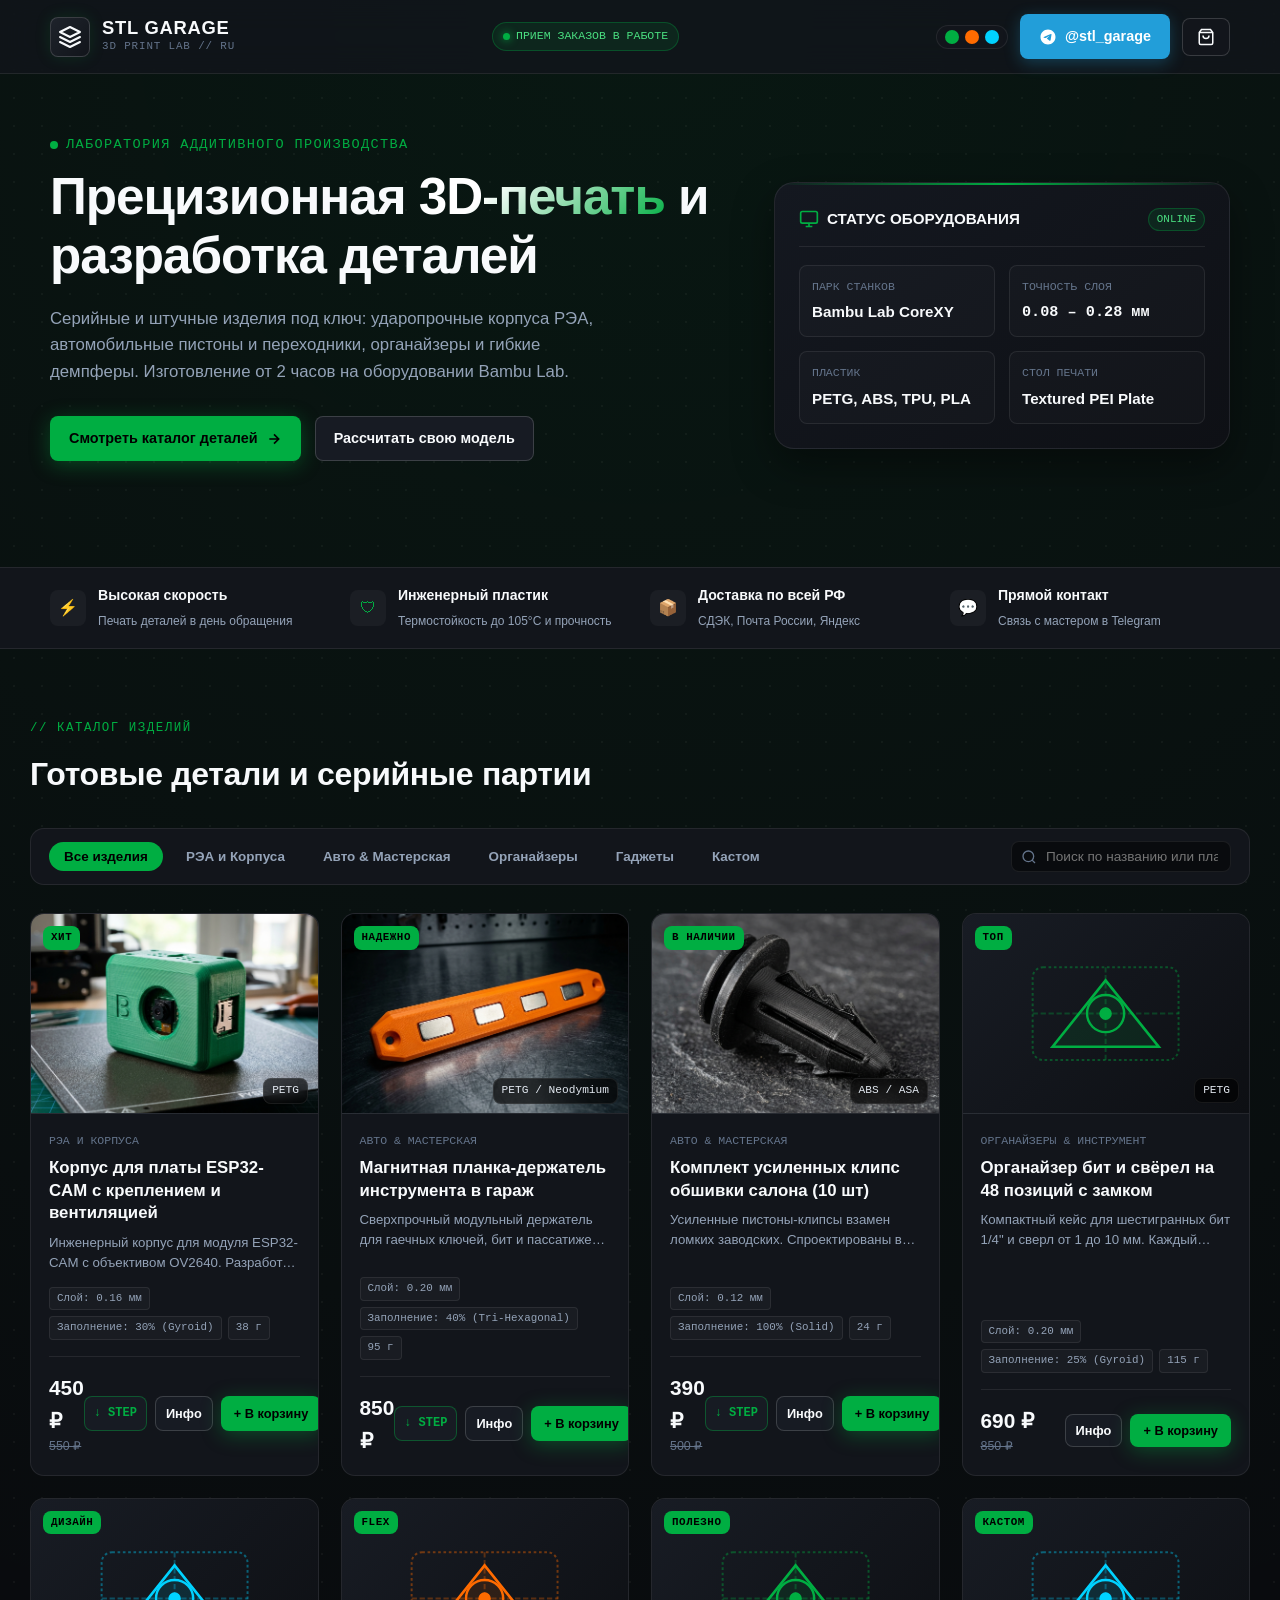
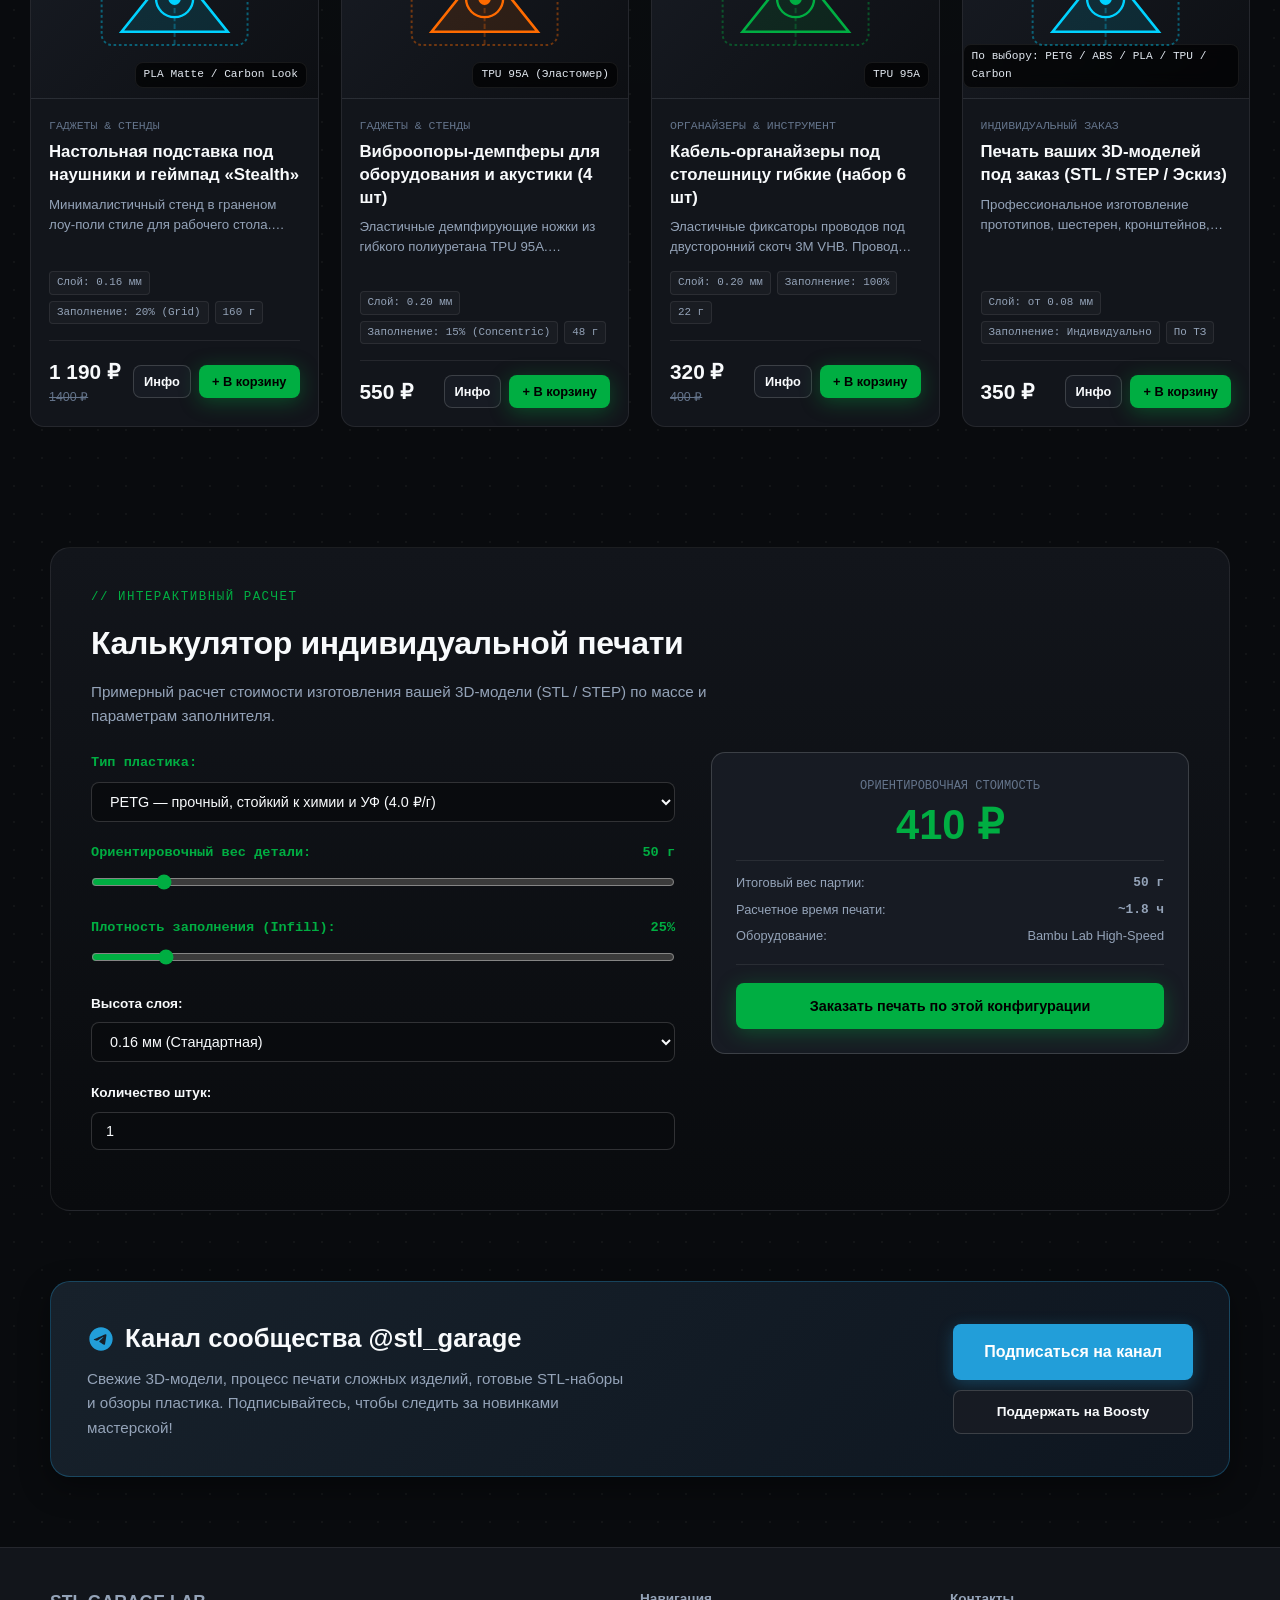
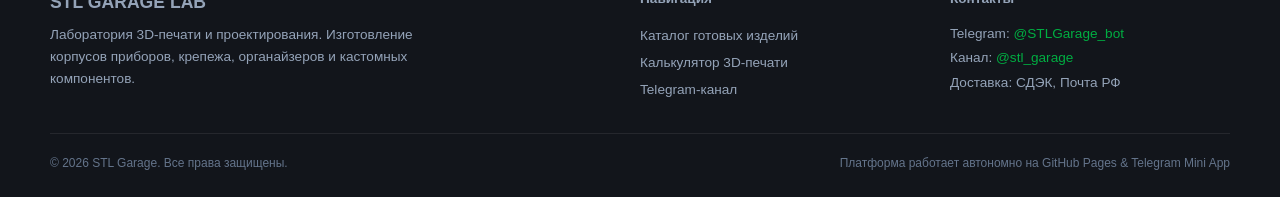
==== commit 9fa1e74d: "feat: add 3D CAD models (.step, .m3d) and realistic renders for catalog products" ====
--- a/index.html
+++ b/index.html
@@ -241,7 +241,7 @@
             <input type="range" id="calc-infill" class="range-slider" min="15" max="100" step="5" value="25">
           </div>
 
-          <div style="display:grid; grid-template-columns: 1fr 1fr; gap:16px;">
+          <div class="calc-row-2col">
             <div class="form-group">
               <label class="form-label" for="calc-layer">Высота слоя:</label>
               <select id="calc-layer" class="form-select">
@@ -277,7 +277,7 @@
             </div>
           </div>
 
-          <button id="btn-order-custom" class="btn btn-primary" style="width:100%; padding:14px;">
+          <button id="btn-order-custom" class="btn btn-primary btn-calc-submit" style="width:100%; padding:14px;">
             <span>Заказать печать по этой конфигурации</span>
           </button>
         </div>
--- a/css/style.css
+++ b/css/style.css
@@ -576,7 +576,7 @@
 }
 
 .product-thumb {
-  height: 190px;
+  height: 200px;
   background: linear-gradient(135deg, #181C24, #0D0F13);
   position: relative;
   display: flex;
@@ -584,6 +584,17 @@
   justify-content: center;
   border-bottom: 1px solid var(--border-subtle);
   overflow: hidden;
+}
+
+.product-img {
+  width: 100%;
+  height: 100%;
+  object-fit: cover;
+  transition: transform 0.4s cubic-bezier(0.16, 1, 0.3, 1);
+}
+
+.product-card:hover .product-img {
+  transform: scale(1.06);
 }
 
 .product-visual {
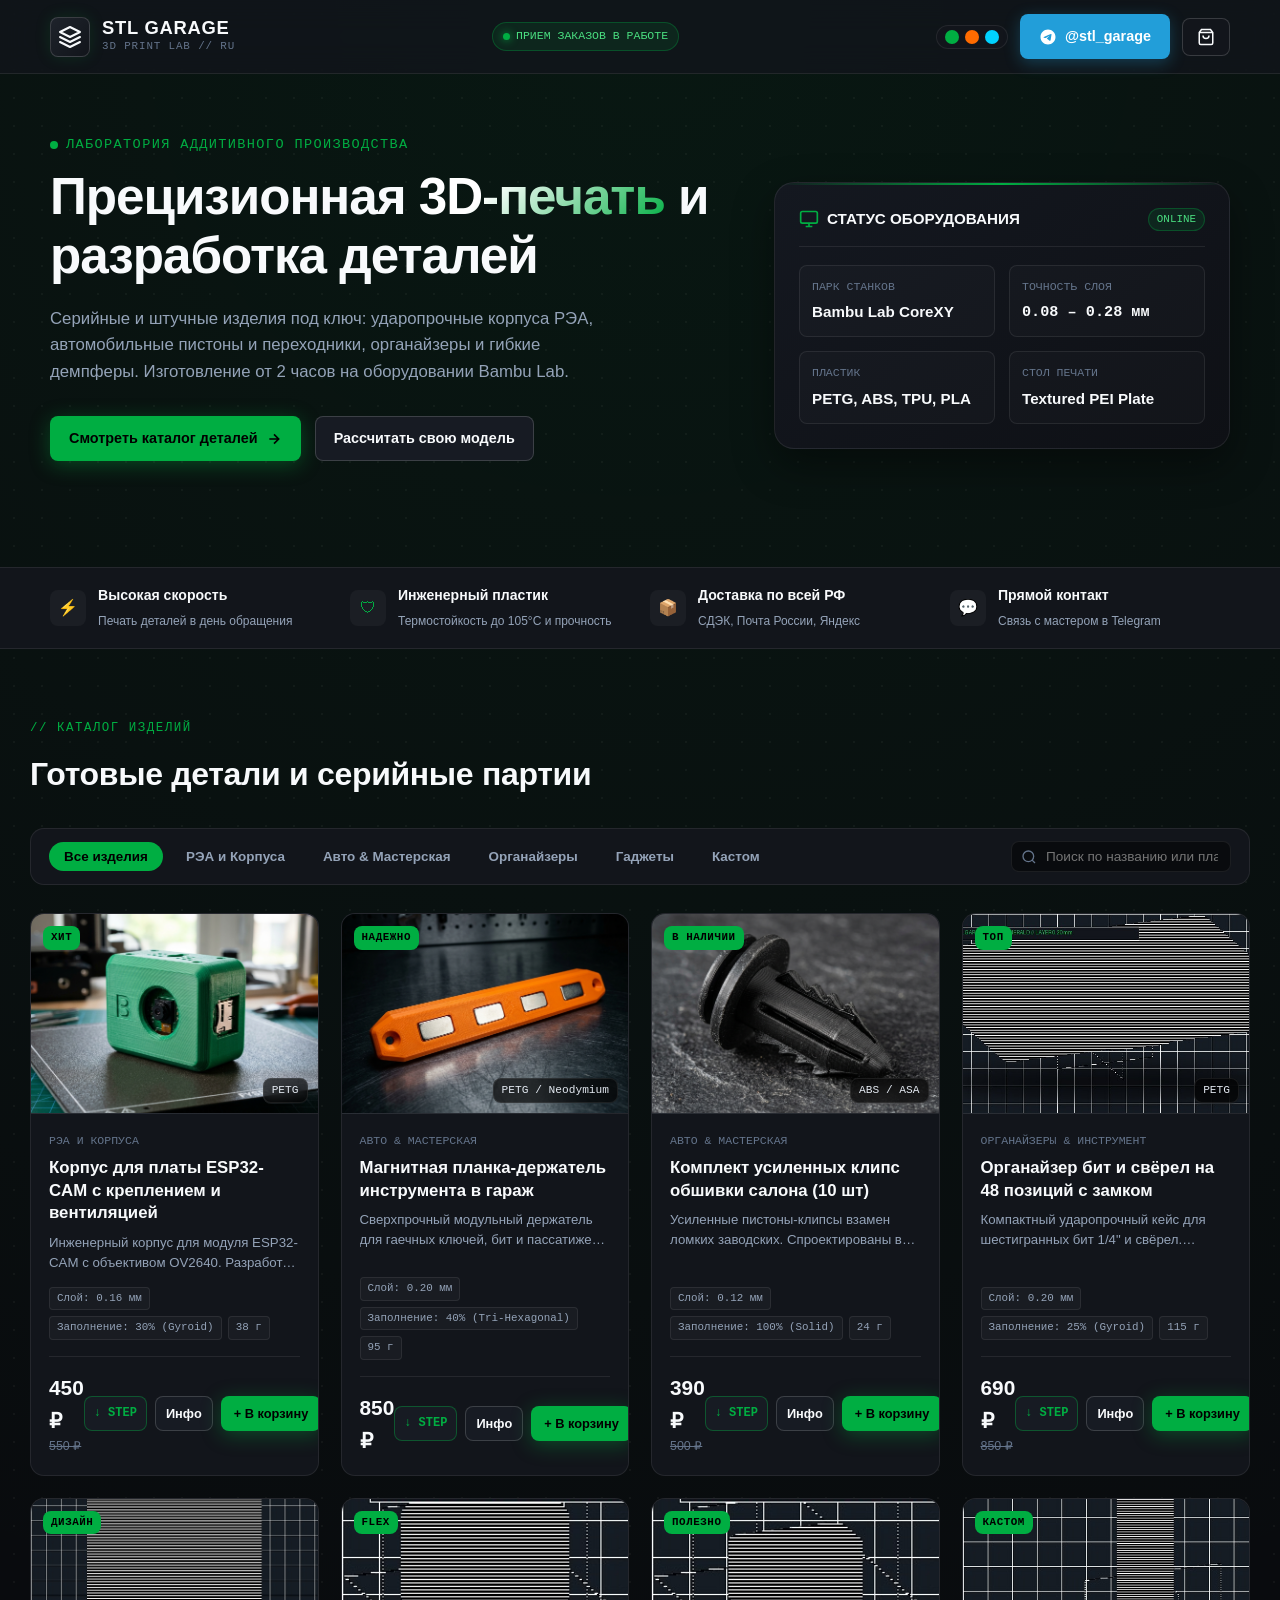
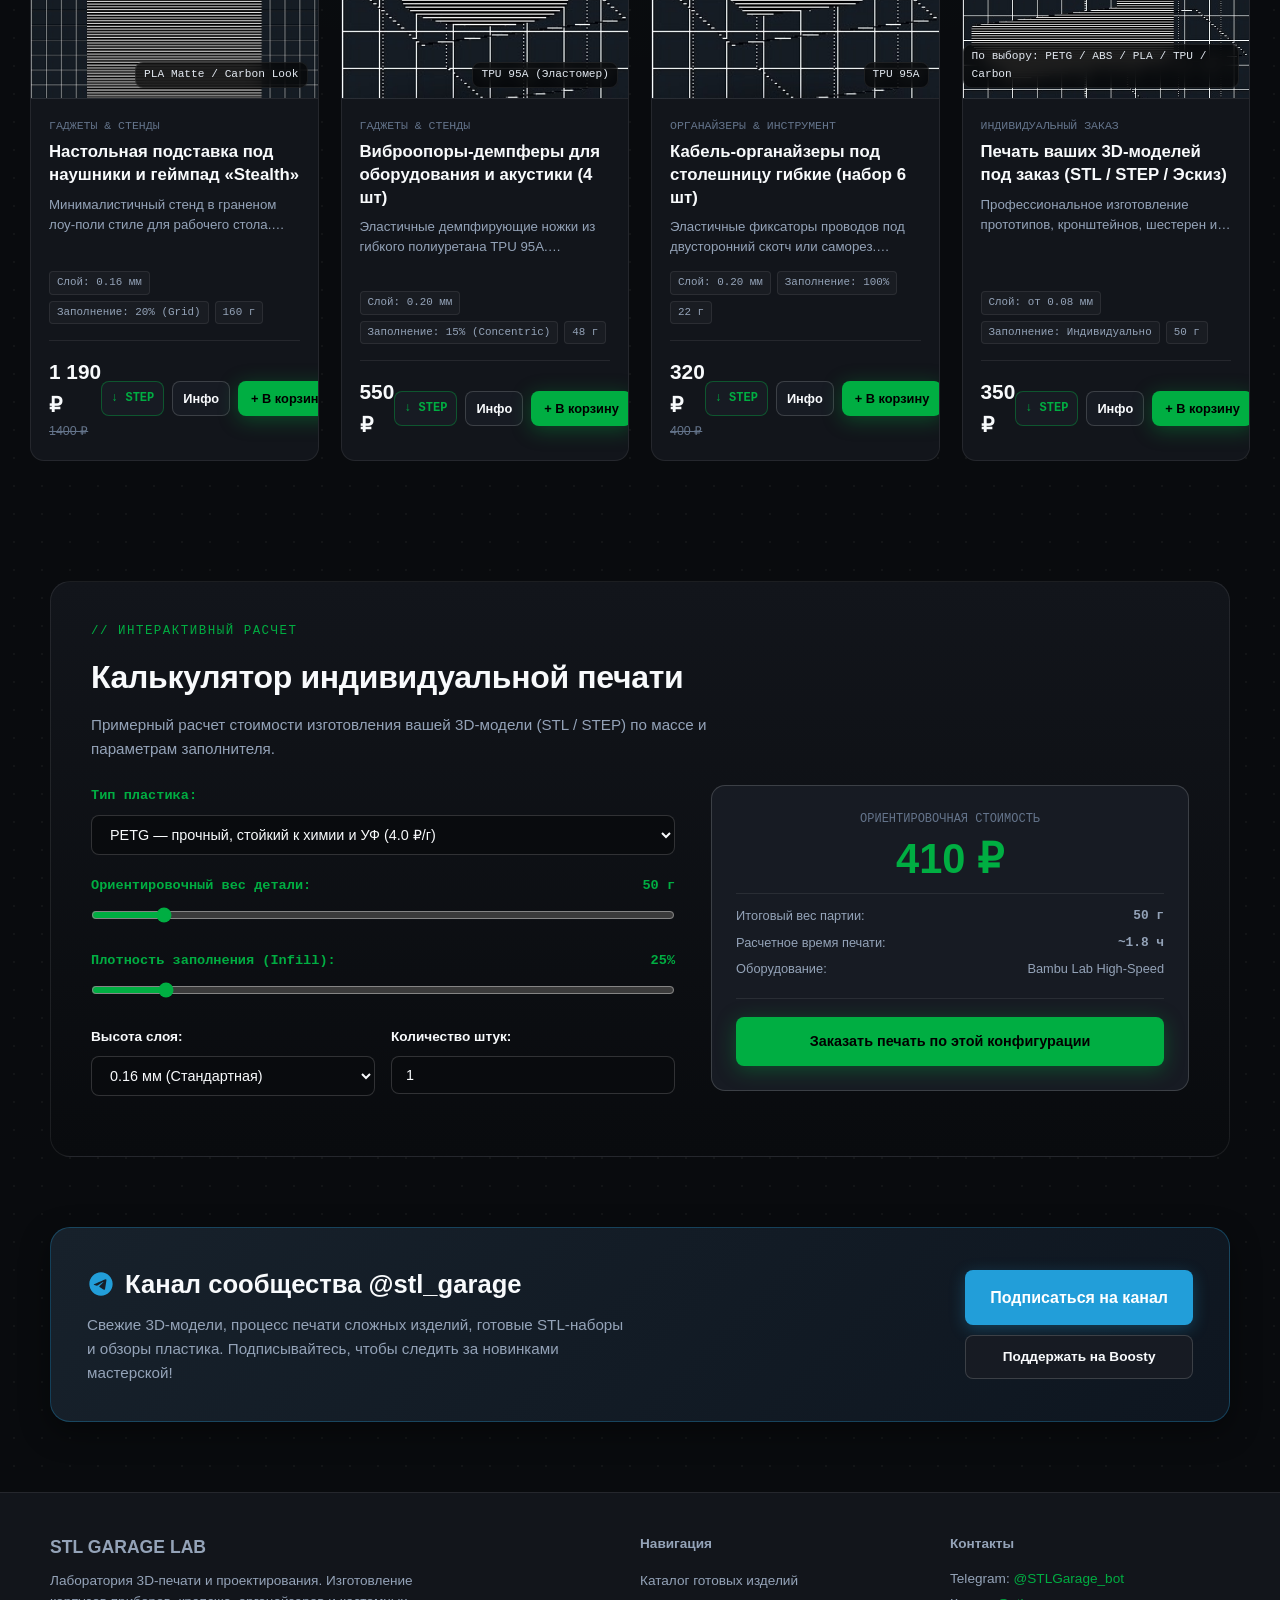
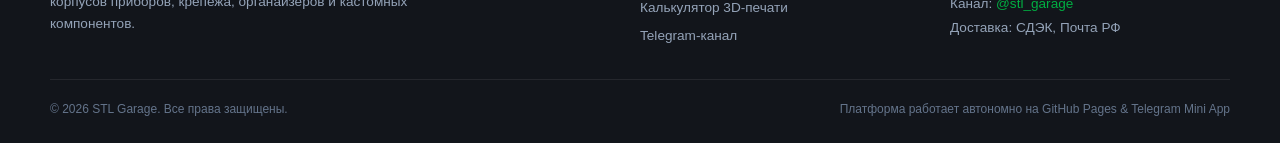
==== commit 9a77d7cf: "feat: complete CAD models (.step, .m3d) and renders for all 8 catalog products" ====
--- a/index.html
+++ b/index.html
@@ -299,7 +299,7 @@
           Свежие 3D-модели, процесс печати сложных изделий, готовые STL-наборы и обзоры пластика. Подписывайтесь, чтобы следить за новинками мастерской!
         </p>
       </div>
-      <div style="display:flex; flex-direction:column; gap:10px; min-width:240px;">
+      <div class="tg-actions" style="display:flex; flex-direction:column; gap:10px;">
         <a href="https://t.me/stl_garage" target="_blank" rel="noopener" class="btn btn-tg" style="padding:14px 24px; font-size:1rem;">
           <span>Подписаться на канал</span>
         </a>
@@ -428,7 +428,7 @@
           <input type="text" id="order-contact" class="form-input" required placeholder="@username или +7 (999) 000-00-00">
         </div>
 
-        <div style="display:grid; grid-template-columns:1fr 1fr; gap:14px;">
+        <div class="form-row-2col">
           <div class="form-group">
             <label class="form-label" for="order-delivery">Способ доставки:</label>
             <select id="order-delivery" class="form-select">
--- a/css/style.css
+++ b/css/style.css
@@ -53,6 +53,8 @@
 html {
   scroll-behavior: smooth;
   font-size: 16px;
+  overflow-x: hidden;
+  max-width: 100%;
 }
 
 body {
@@ -63,6 +65,7 @@
   min-height: 100vh;
   position: relative;
   overflow-x: hidden;
+  max-width: 100%;
   background-image: 
     radial-gradient(circle at 50% 0%, rgba(0, 174, 66, 0.08) 0%, transparent 50%),
     radial-gradient(rgba(255, 255, 255, 0.04) 1px, transparent 1px);
@@ -75,6 +78,7 @@
   max-width: 1220px;
   margin: 0 auto;
   padding: 0 20px;
+  box-sizing: border-box;
 }
 
 /* Typography Helpers */
@@ -737,6 +741,8 @@
   margin-bottom: 70px;
   position: relative;
   overflow: hidden;
+  box-sizing: border-box;
+  max-width: 100%;
 }
 
 .calc-grid {
@@ -746,6 +752,25 @@
   align-items: start;
 }
 
+.calc-inputs,
+.calc-result-box {
+  min-width: 0;
+  max-width: 100%;
+  box-sizing: border-box;
+}
+
+.calc-row-2col,
+.form-row-2col {
+  display: grid;
+  grid-template-columns: 1fr 1fr;
+  gap: 16px;
+}
+
+.calc-row-2col > *,
+.form-row-2col > * {
+  min-width: 0;
+}
+
 .form-group {
   margin-bottom: 20px;
 }
@@ -753,6 +778,9 @@
 .form-label {
   display: flex;
   justify-content: space-between;
+  align-items: center;
+  flex-wrap: wrap;
+  gap: 6px;
   font-size: 0.85rem;
   font-weight: 600;
   margin-bottom: 8px;
@@ -766,6 +794,9 @@
 
 .form-select, .form-input, .form-textarea {
   width: 100%;
+  max-width: 100%;
+  min-width: 0;
+  box-sizing: border-box;
   background: var(--bg-page);
   border: 1px solid var(--border-highlight);
   border-radius: var(--radius-sm);
@@ -776,6 +807,12 @@
   transition: var(--transition);
 }
 
+.form-select {
+  text-overflow: ellipsis;
+  white-space: nowrap;
+  overflow: hidden;
+}
+
 .form-select:focus, .form-input:focus, .form-textarea:focus {
   border-color: var(--color-primary);
   box-shadow: 0 0 12px var(--color-primary-glow);
@@ -783,6 +820,8 @@
 
 .range-slider {
   width: 100%;
+  max-width: 100%;
+  box-sizing: border-box;
   accent-color: var(--color-primary);
   cursor: pointer;
 }
@@ -793,6 +832,15 @@
   border-radius: var(--radius-md);
   padding: 24px;
   text-align: center;
+}
+
+.btn-calc-submit {
+  white-space: normal !important;
+  text-align: center;
+  line-height: 1.35;
+  display: inline-flex;
+  justify-content: center;
+  align-items: center;
 }
 
 .calc-estimate-label {
@@ -859,10 +907,9 @@
 /* Modal Windows (Product detail & Cart) */
 .modal-backdrop {
   position: fixed;
-  top: 0;
-  left: 0;
-  width: 100vw;
-  height: 100vh;
+  inset: 0;
+  width: 100%;
+  height: 100%;
   background: rgba(0, 0, 0, 0.8);
   backdrop-filter: blur(8px);
   z-index: 999;
@@ -872,6 +919,7 @@
   padding: 16px;
   opacity: 0;
   transition: opacity 0.25s ease;
+  box-sizing: border-box;
 }
 
 .modal-backdrop.open {
@@ -892,6 +940,7 @@
   box-shadow: 0 25px 50px -12px rgba(0, 0, 0, 0.8);
   transform: scale(0.95);
   transition: transform 0.25s cubic-bezier(0.16, 1, 0.3, 1);
+  box-sizing: border-box;
 }
 
 .modal-backdrop.open .modal-content {
@@ -1028,28 +1077,159 @@
 @media (max-width: 900px) {
   .hero-grid {
     grid-template-columns: 1fr;
+    gap: 32px;
   }
   .calc-grid {
     grid-template-columns: 1fr;
+    gap: 28px;
   }
   .telegram-banner {
     flex-direction: column;
     text-align: center;
+    padding: 32px 24px;
+    gap: 20px;
+  }
+  .tg-info h3 {
+    justify-content: center;
+  }
+  .tg-info p {
+    margin: 0 auto;
+  }
+  .tg-actions {
+    width: 100%;
+    min-width: 0 !important;
   }
   .footer-grid {
     grid-template-columns: 1fr;
+    gap: 24px;
+  }
+}
+
+@media (max-width: 768px) {
+  .calculator-section {
+    padding: 28px 20px;
+    margin-bottom: 50px;
+    border-radius: var(--radius-md);
+  }
+  .calc-result-box {
+    padding: 20px 16px;
+  }
+  .hero {
+    padding: 40px 0 28px;
+  }
+  .modal-content {
+    padding: 24px 18px;
+    width: 96%;
+    margin: 0 auto;
+    border-radius: var(--radius-md);
   }
 }
 
 @media (max-width: 600px) {
+  .container {
+    padding: 0 14px;
+  }
   .nav-wrap {
     flex-wrap: wrap;
+    gap: 12px;
+  }
+  .brand-title span {
+    font-size: 1.15rem;
+  }
+  .brand-tag {
+    font-size: 0.65rem;
+  }
+  .hero-title {
+    font-size: 1.95rem;
+    line-height: 1.2;
+  }
+  .hero-description {
+    font-size: 0.95rem;
+    margin-bottom: 24px;
+  }
+  .hero-cta-group {
+    flex-direction: column;
+    gap: 10px;
+  }
+  .hero-cta-group .btn {
+    width: 100%;
+    justify-content: center;
+    white-space: normal;
   }
   .filters-wrap {
     flex-direction: column;
     align-items: stretch;
+    gap: 12px;
   }
   .search-box {
     width: 100%;
-  }
-}
+    min-width: 0;
+  }
+  .calc-row-2col,
+  .form-row-2col {
+    grid-template-columns: 1fr;
+    gap: 14px;
+  }
+  .calc-estimate-price {
+    font-size: 2.2rem;
+  }
+  .calculator-section {
+    padding: 22px 14px;
+  }
+  .products-grid {
+    grid-template-columns: 1fr;
+    gap: 16px;
+  }
+  .product-footer {
+    flex-wrap: wrap;
+    gap: 12px;
+  }
+  .product-price-box {
+    width: 100%;
+    flex-direction: row;
+    align-items: baseline;
+    gap: 8px;
+  }
+  .card-actions {
+    width: 100%;
+    justify-content: space-between;
+  }
+  .card-actions .btn {
+    flex: 1;
+    justify-content: center;
+  }
+  .footer-bottom {
+    flex-direction: column;
+    gap: 10px;
+    text-align: center;
+  }
+}
+
+@media (max-width: 480px) {
+  .container {
+    padding: 0 12px;
+  }
+  .calculator-section {
+    padding: 18px 12px;
+    margin-bottom: 36px;
+  }
+  .calc-result-box {
+    padding: 16px 10px;
+  }
+  .calc-estimate-price {
+    font-size: 2rem;
+  }
+  .telegram-banner {
+    padding: 20px 14px;
+  }
+  .telegram-banner h3 {
+    font-size: 1.3rem;
+  }
+  .modal-content {
+    padding: 20px 14px;
+  }
+  .btn-calc-submit {
+    font-size: 0.88rem !important;
+    padding: 12px 10px !important;
+  }
+}
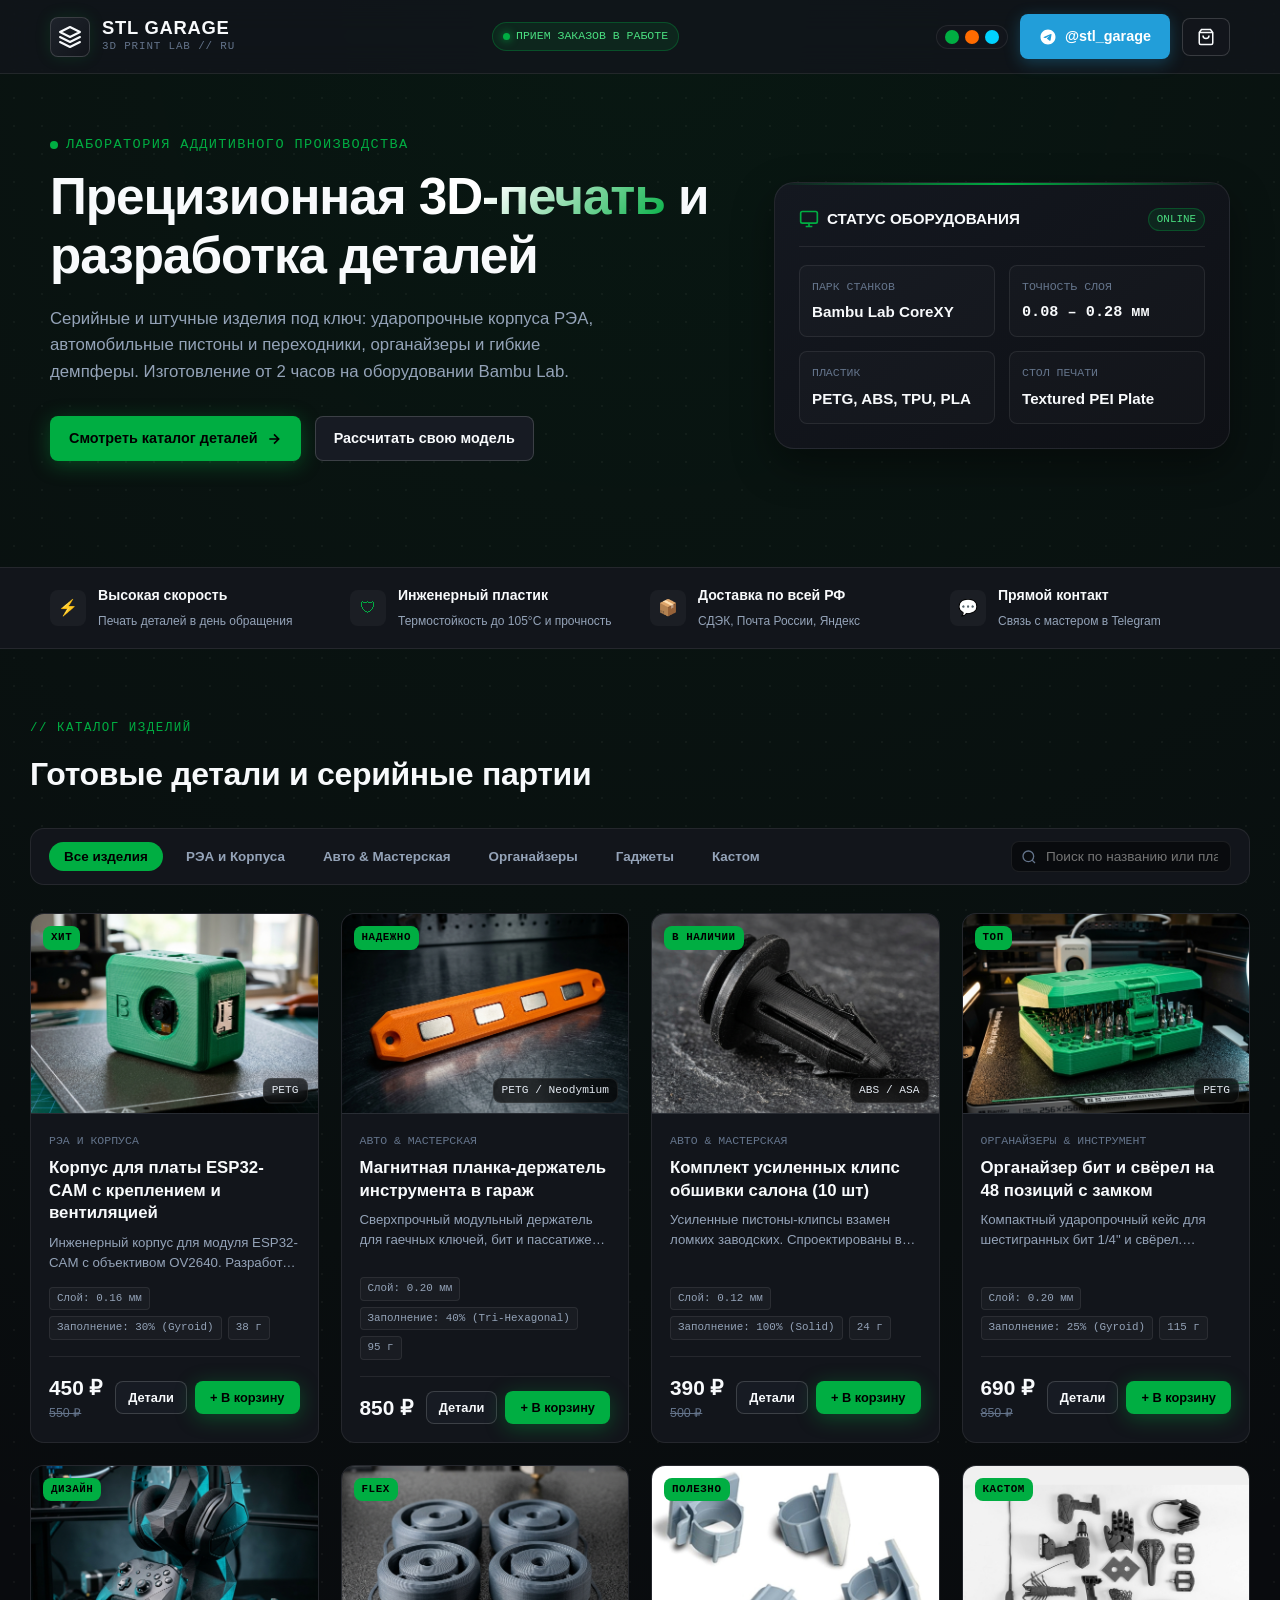
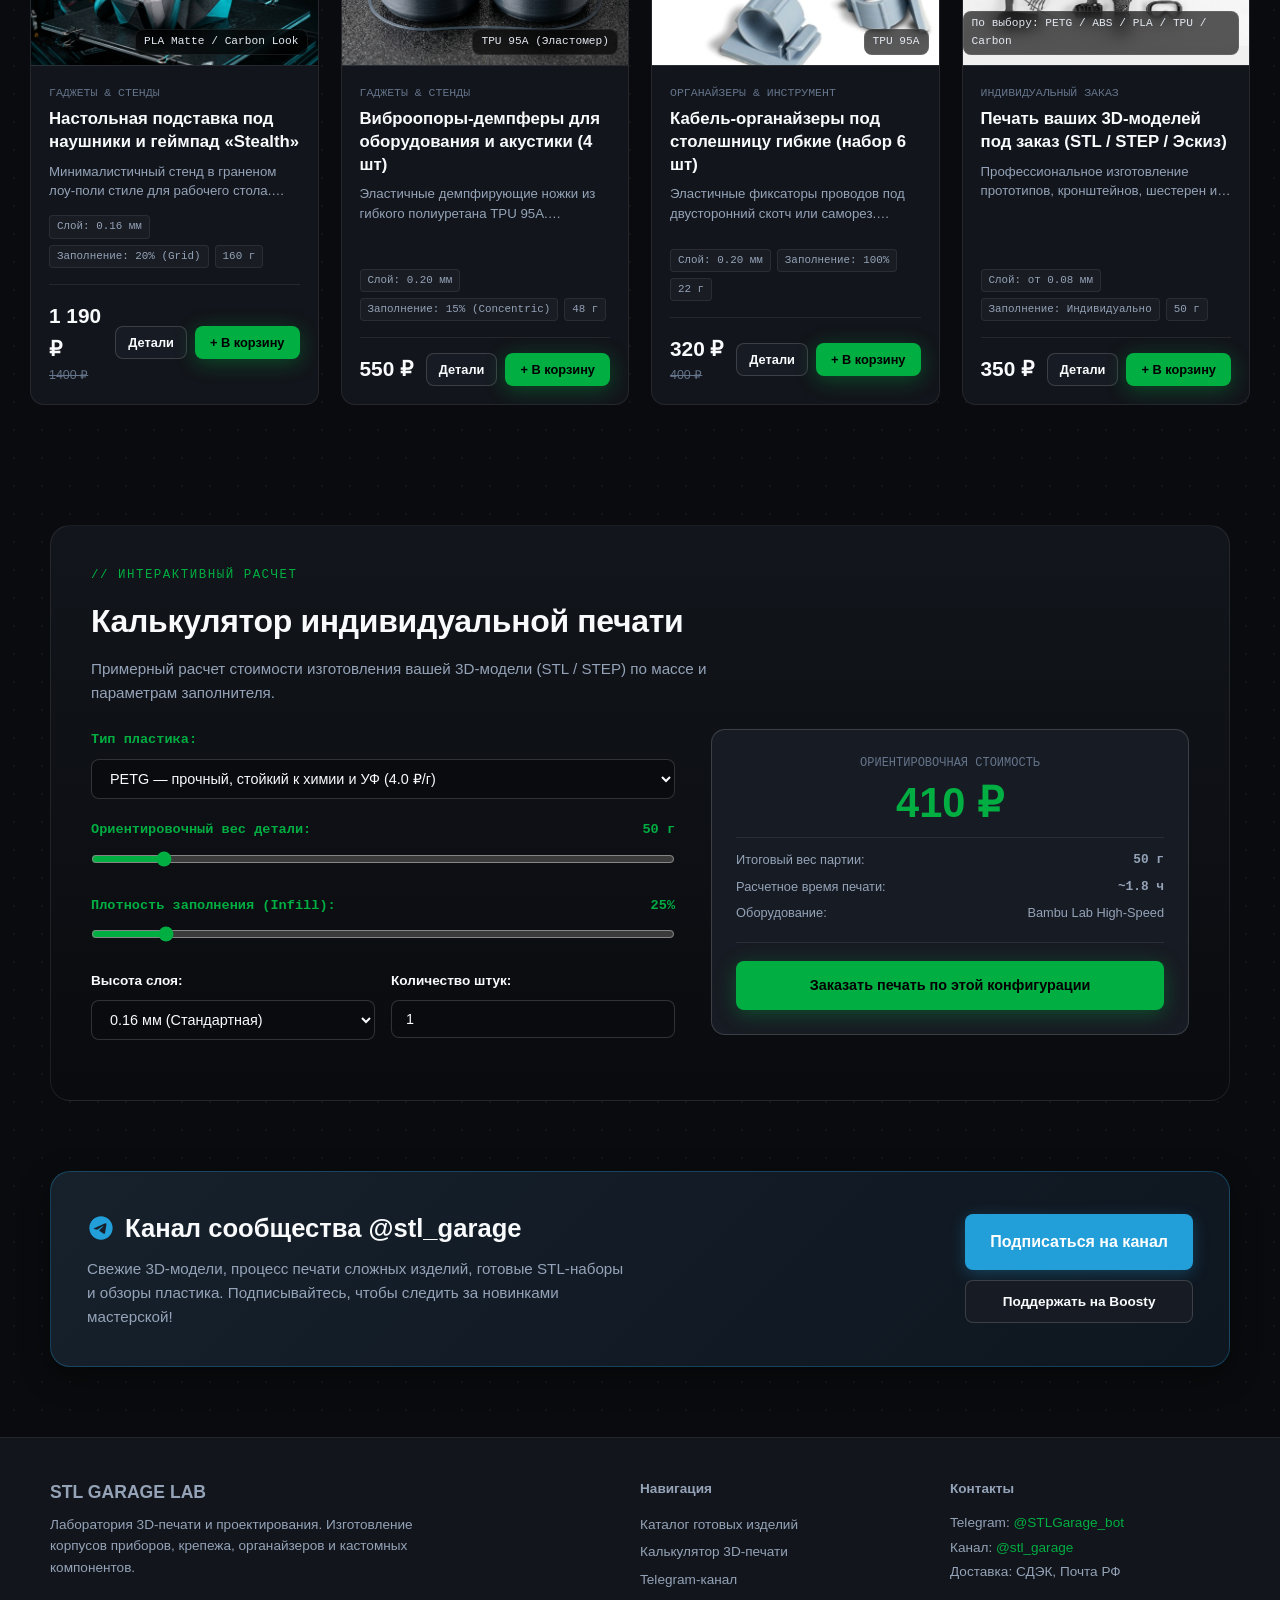
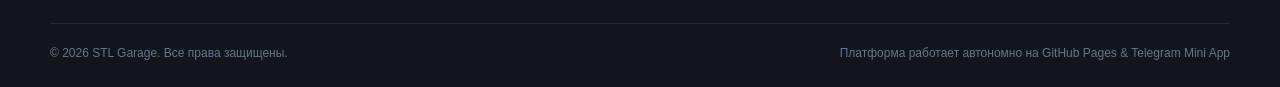
==== commit ef8b6fc4: "feat: add cache-busting versioning for immediate reload of new product photographs" ====
--- a/index.html
+++ b/index.html
@@ -10,7 +10,7 @@
   <script src="https://telegram.org/js/telegram-web-app.js"></script>
 
   <!-- High-Tech Design System -->
-  <link rel="stylesheet" href="css/style.css">
+  <link rel="stylesheet" href="css/style.css?v=20261119_v1">
   <link rel="icon" type="image/svg+xml" href="data:image/svg+xml,<svg xmlns='http://www.w3.org/2000/svg' viewBox='0 0 32 32'><rect width='32' height='32' rx='6' fill='%2300AE42'/><path d='M16 6 L26 12 L26 22 L16 28 L6 22 L6 12 Z' fill='none' stroke='%23000' stroke-width='2.5'/><circle cx='16' cy='17' r='3.5' fill='%23000'/></svg>">
 </head>
 <body>
@@ -462,6 +462,6 @@
   <!-- Application Logic -->
   <script src="js/tg-order.js"></script>
   <script src="js/calculator.js"></script>
-  <script src="js/app.js"></script>
+  <script src="js/app.js?v=20261119_v1"></script>
 </body>
 </html>
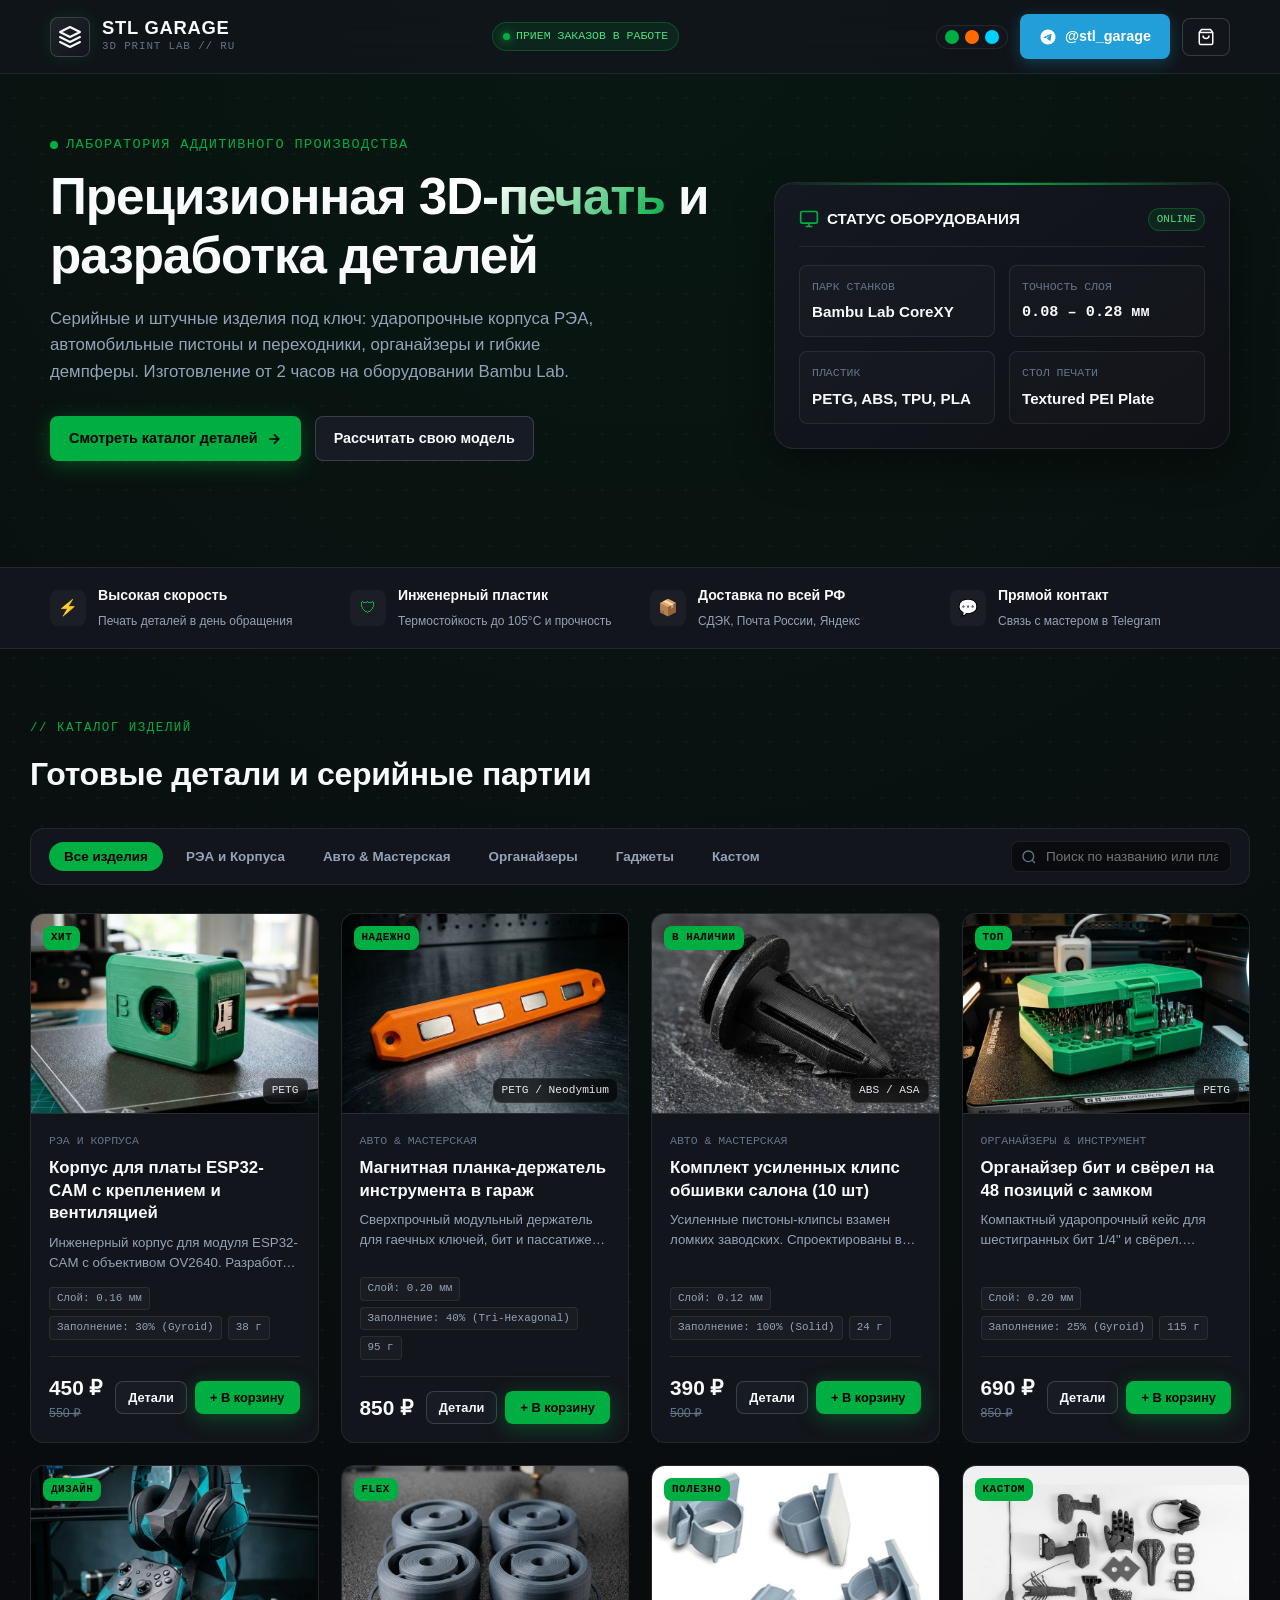
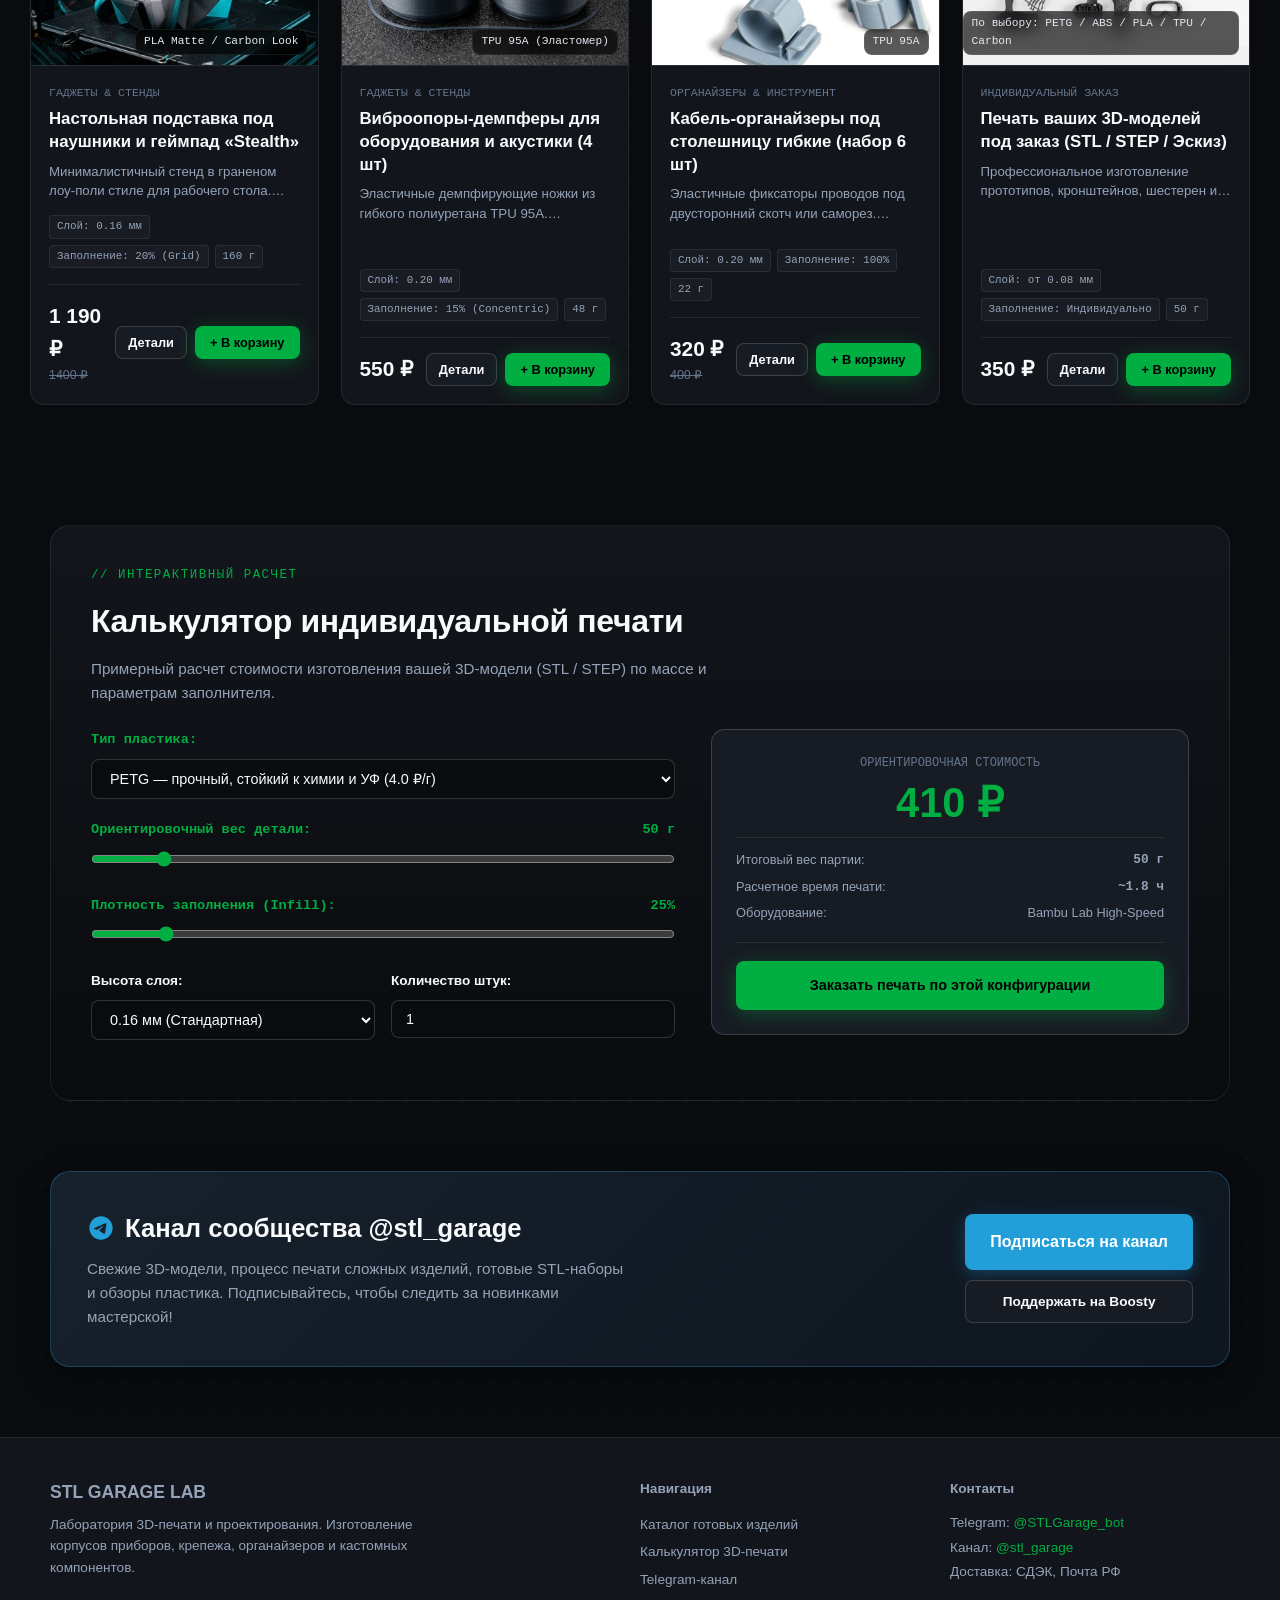
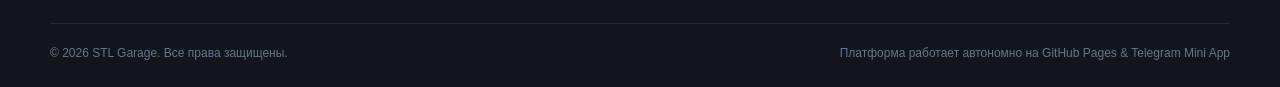
==== commit 6bca1e10: "Perf: compress catalog images by 89% and enable instant zero-latency catalog render" ====
--- a/index.html
+++ b/index.html
@@ -462,6 +462,6 @@
   <!-- Application Logic -->
   <script src="js/tg-order.js"></script>
   <script src="js/calculator.js"></script>
-  <script src="js/app.js?v=20261119_v1"></script>
+  <script src="js/app.js?v=20261119_v2"></script>
 </body>
 </html>
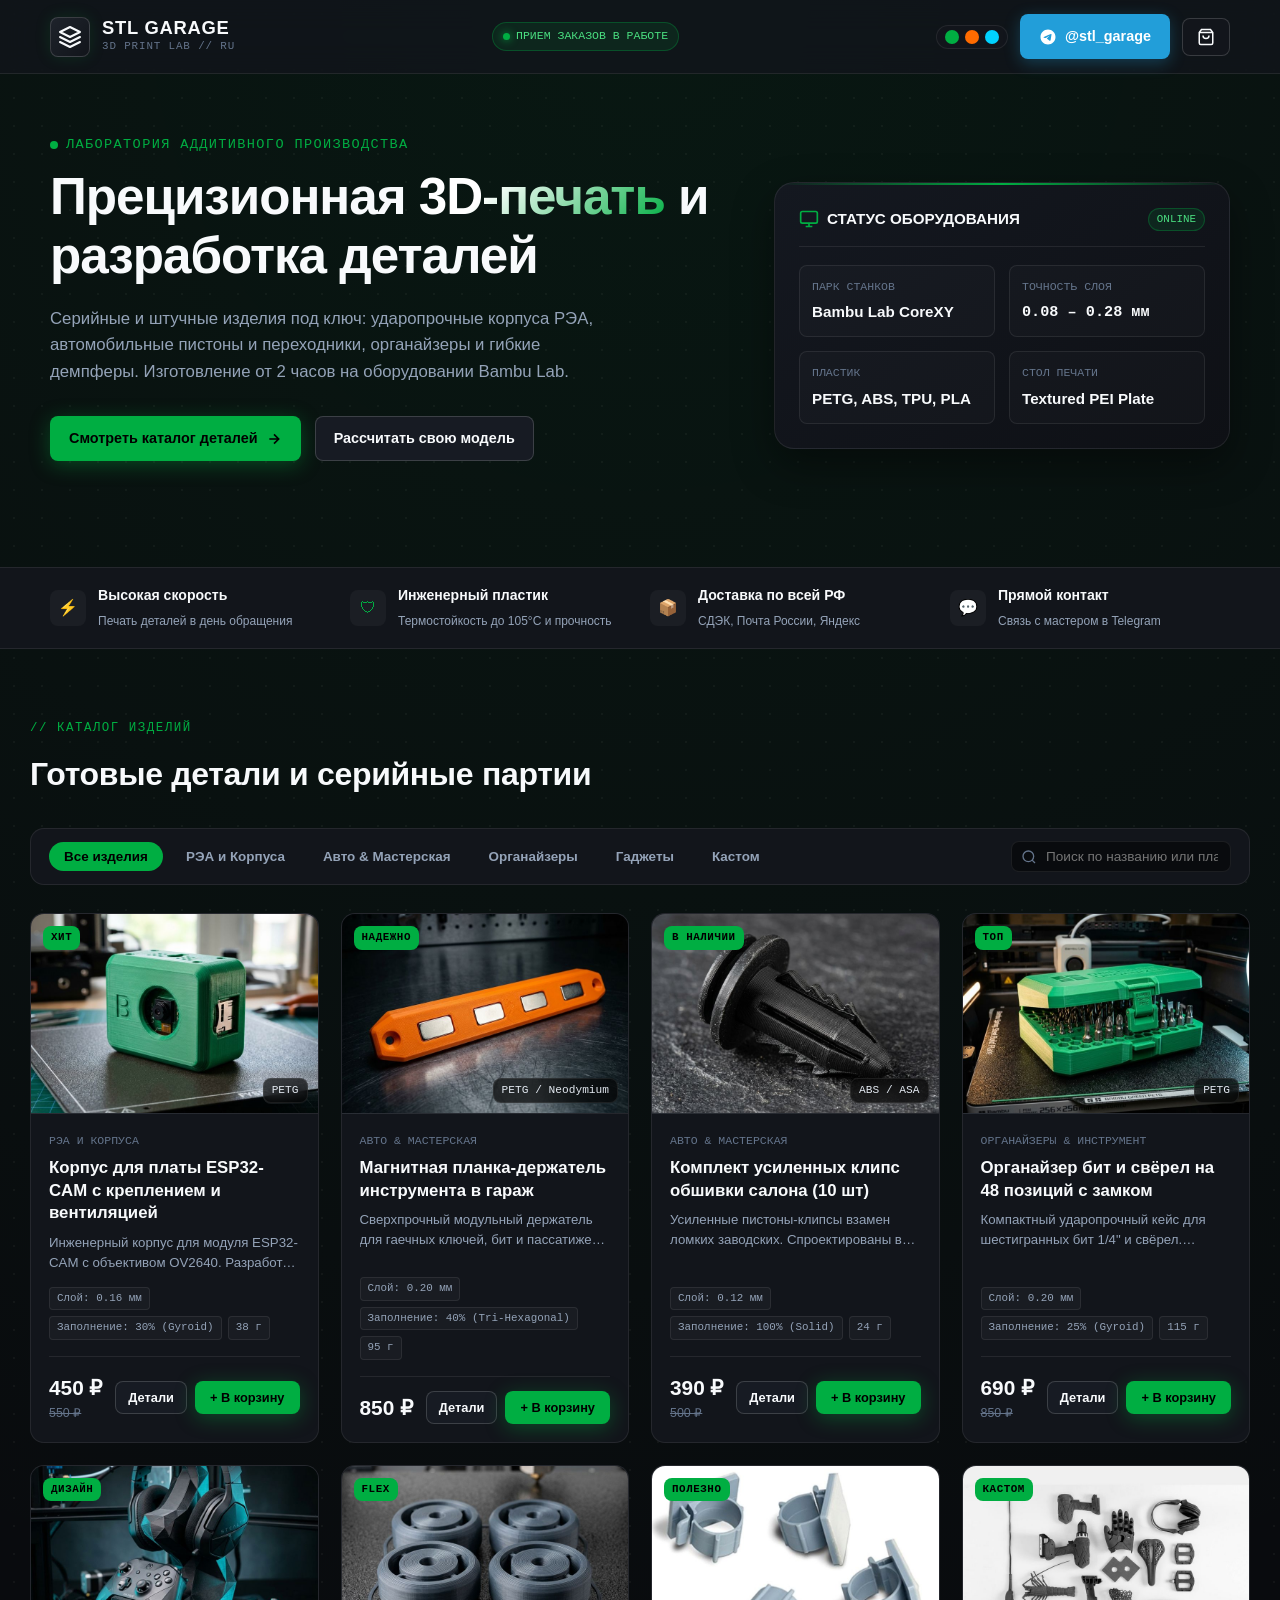
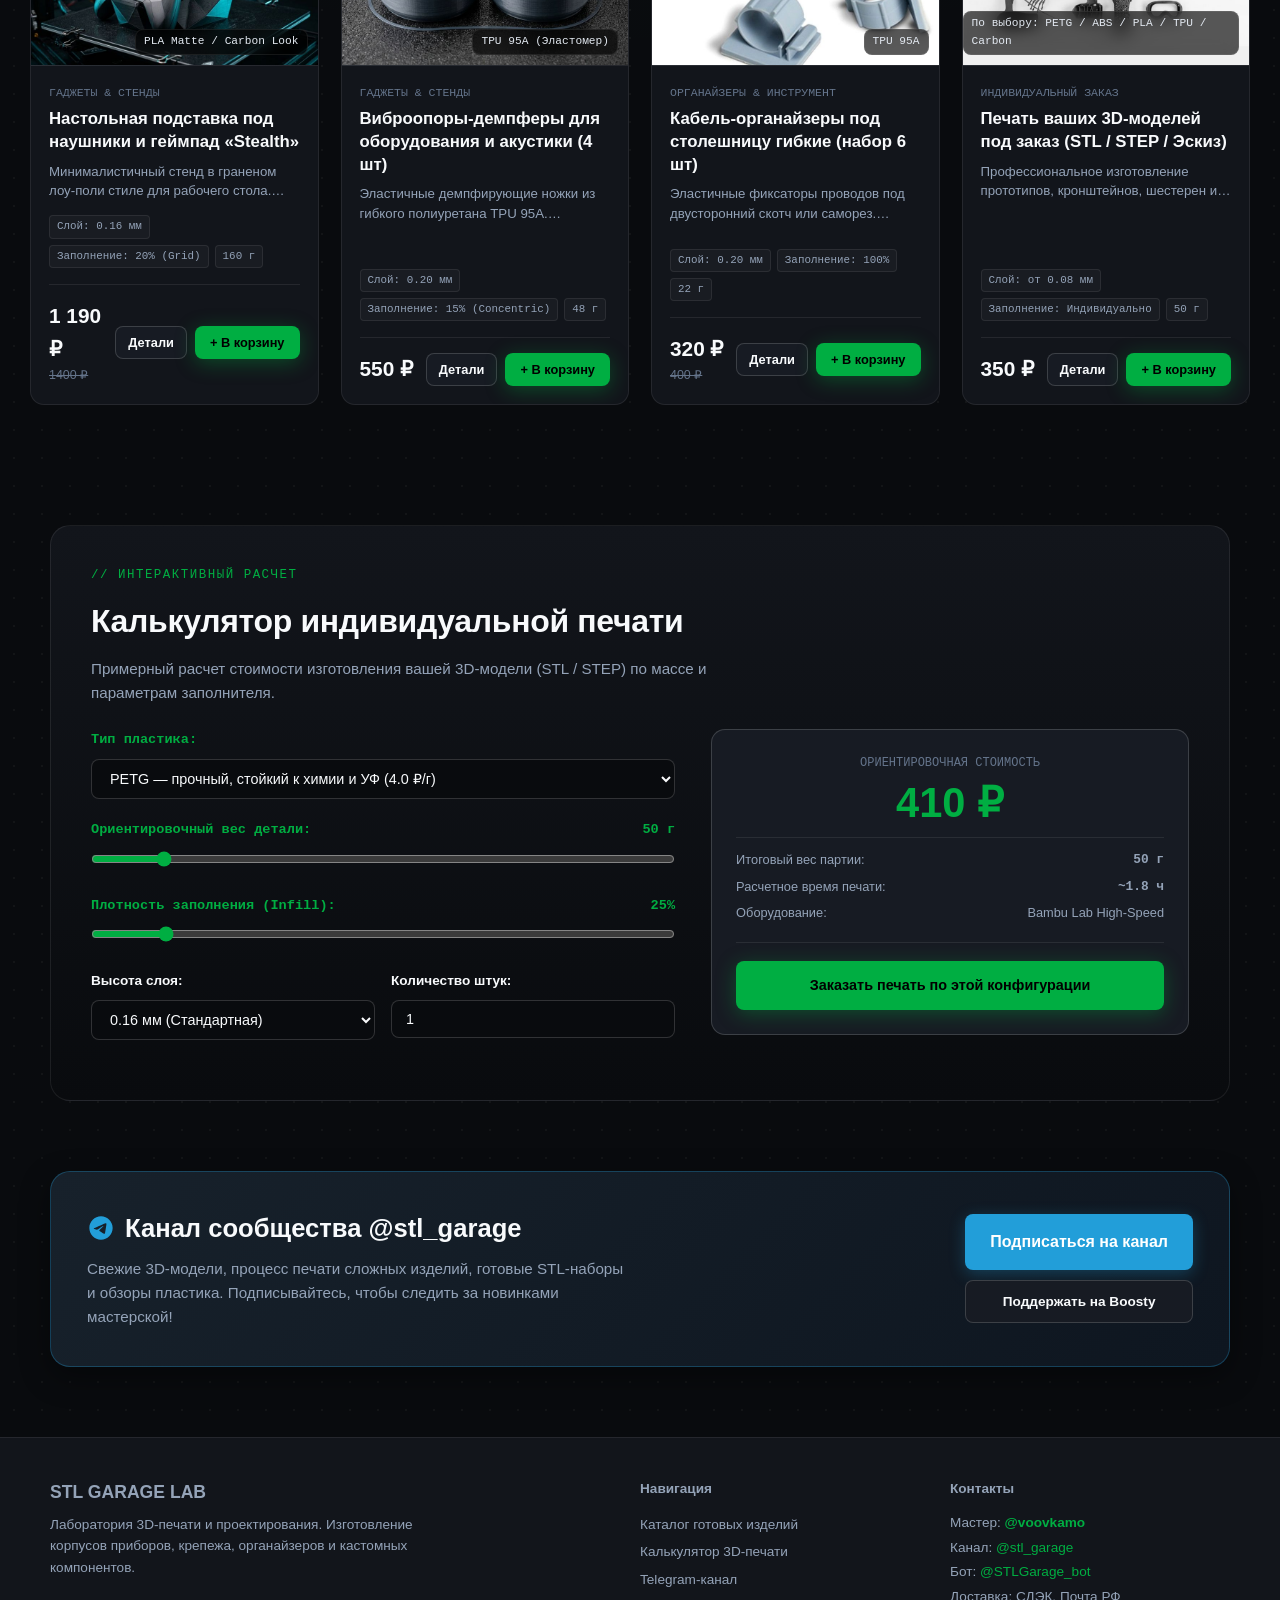
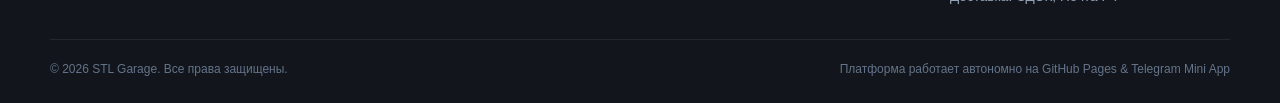
==== commit f538b59c: "Configure master direct contact @voovkamo in channel, bot, and site" ====
--- a/index.html
+++ b/index.html
@@ -331,8 +331,9 @@
         <div>
           <div style="font-weight:700; margin-bottom:12px;">Контакты</div>
           <p style="font-size:0.85rem; line-height:1.8;">
-            Telegram: <a href="https://t.me/STLGarage_bot" target="_blank" style="color:var(--color-primary); text-decoration:none;">@STLGarage_bot</a><br>
+            Мастер: <a href="https://t.me/voovkamo" target="_blank" style="color:var(--color-primary); text-decoration:none; font-weight:700;">@voovkamo</a><br>
             Канал: <a href="https://t.me/stl_garage" target="_blank" style="color:var(--color-primary); text-decoration:none;">@stl_garage</a><br>
+            Бот: <a href="https://t.me/STLGarage_bot" target="_blank" style="color:var(--color-primary); text-decoration:none;">@STLGarage_bot</a><br>
             Доставка: СДЭК, Почта РФ
           </p>
         </div>
